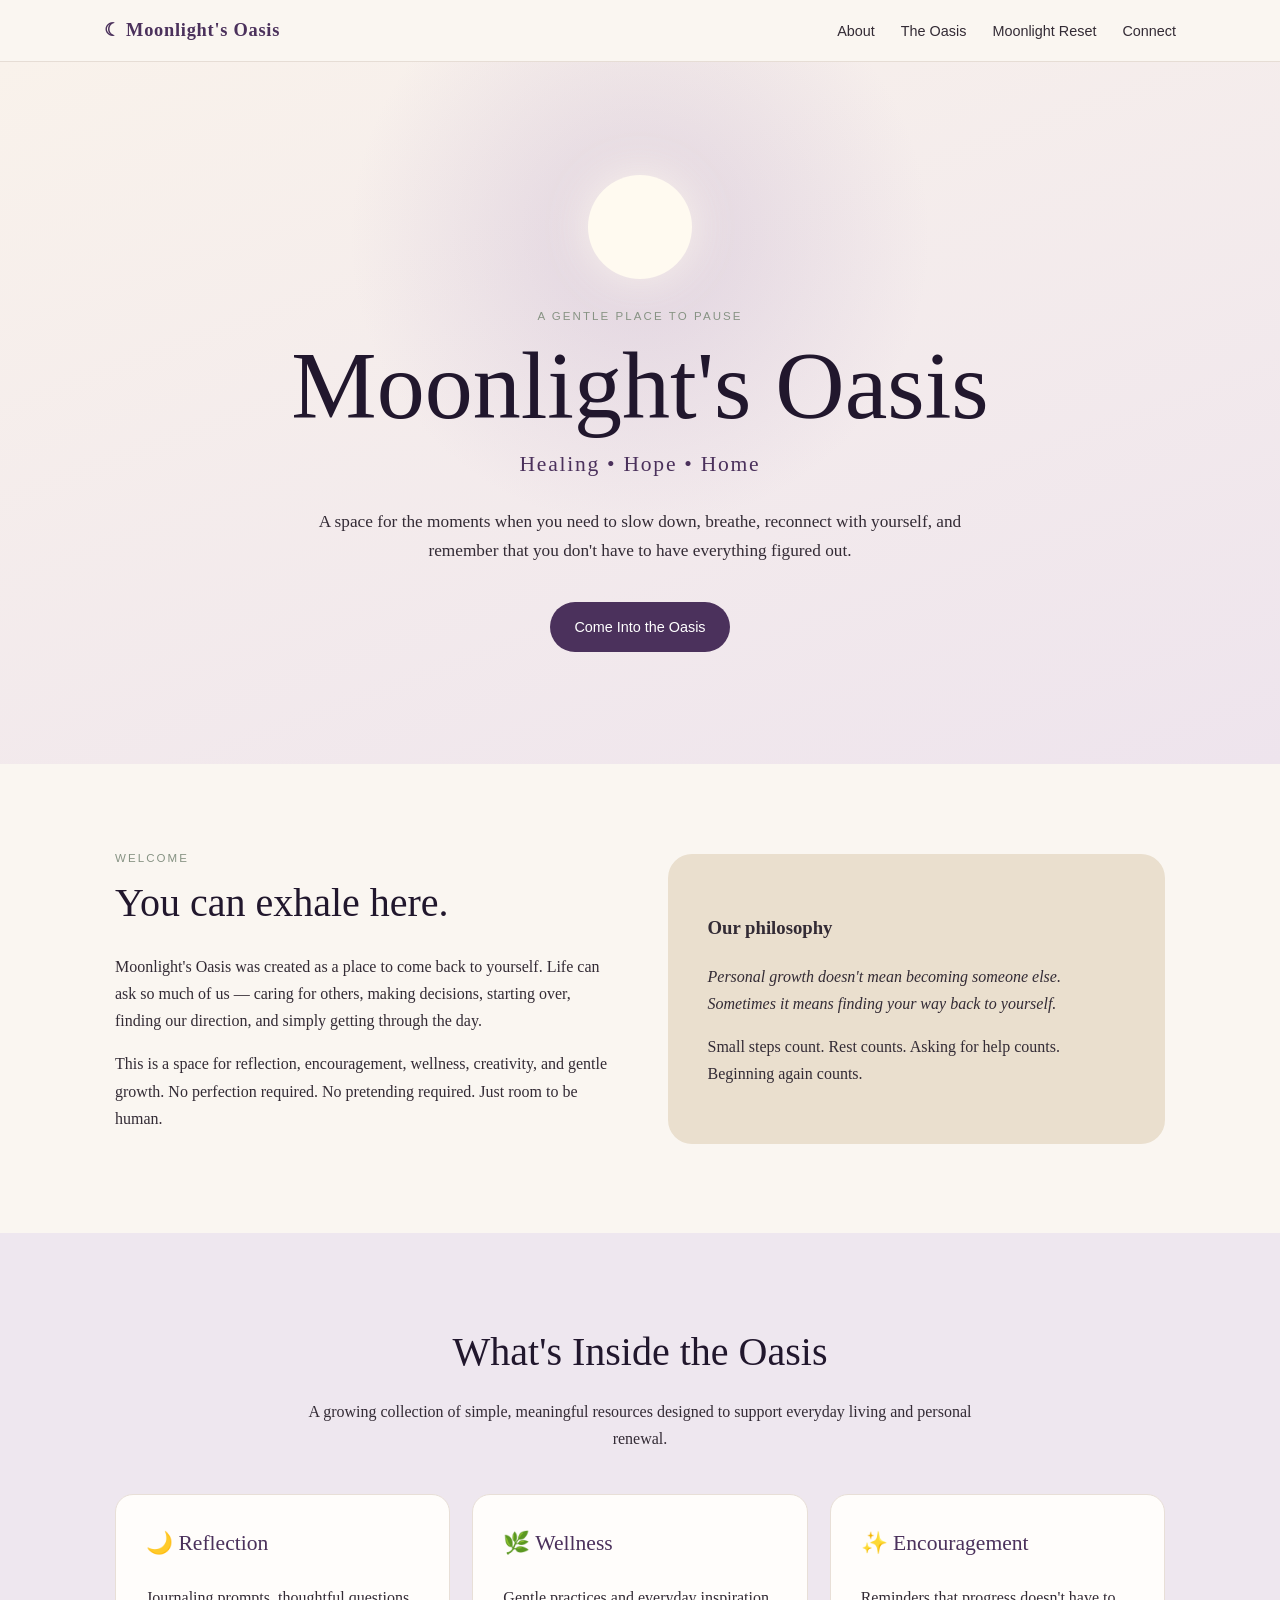
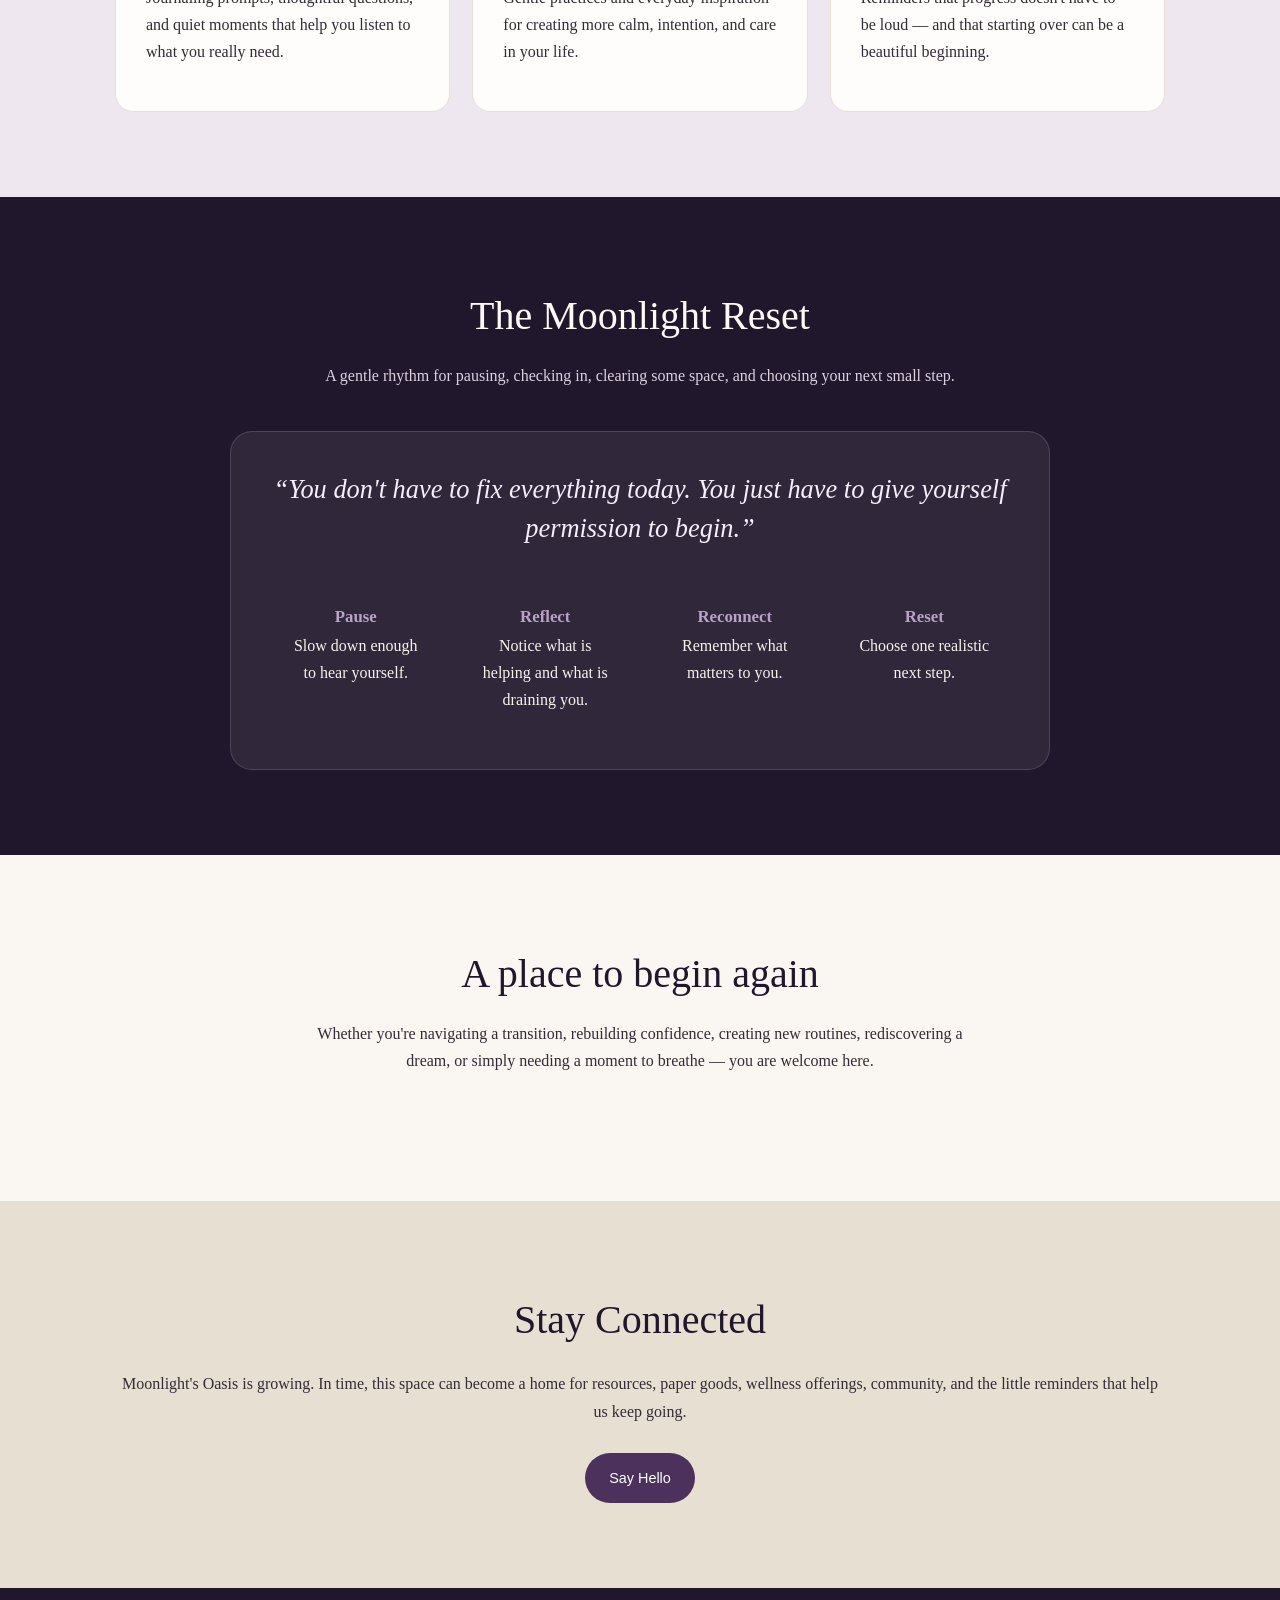
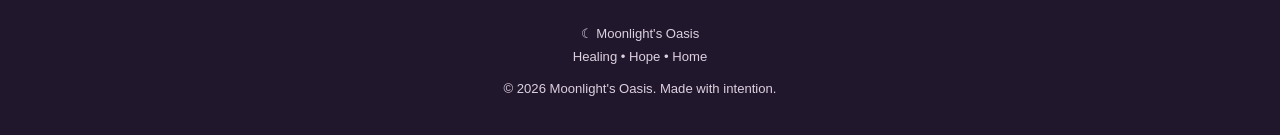
==== index.html @ fd0118c2 "Add files via upload" ====
<!DOCTYPE html>
<html lang="en">
<head>
<meta charset="UTF-8">
<meta name="viewport" content="width=device-width, initial-scale=1.0">
<title>Moonlight's Oasis | Healing • Hope • Home</title>
<meta name="description" content="Moonlight's Oasis — a gentle space for healing, hope, home, reflection, wellness, and coming back to yourself.">
<style>
  :root{
    --night:#21172d;
    --plum:#4b315c;
    --lavender:#b9a2c8;
    --cream:#faf6f1;
    --sand:#eadfce;
    --sage:#879384;
    --ink:#332b35;
    --white:#fffdfb;
  }
  *{box-sizing:border-box}
  html{scroll-behavior:smooth}
  body{margin:0;font-family:Georgia, "Times New Roman", serif;color:var(--ink);background:var(--cream);line-height:1.7}
  nav{position:sticky;top:0;z-index:10;background:rgba(250,246,241,.94);backdrop-filter:blur(10px);border-bottom:1px solid #e6ddd5}
  .nav-inner{max-width:1120px;margin:auto;padding:15px 24px;display:flex;justify-content:space-between;align-items:center}
  .brand{font-size:1.15rem;letter-spacing:.04em;color:var(--plum);font-weight:bold}
  nav a{color:var(--ink);text-decoration:none;margin-left:22px;font-family:Arial,sans-serif;font-size:.9rem}
  .hero{min-height:78vh;display:grid;place-items:center;text-align:center;padding:90px 24px;background:
    radial-gradient(circle at 50% 25%, rgba(185,162,200,.34), transparent 35%),
    linear-gradient(160deg,#f9f2eb 0%,#eee4ed 100%)}
  .moon{width:104px;height:104px;border-radius:50%;margin:0 auto 28px;background:#fffaf0;box-shadow:0 0 50px rgba(255,250,240,.9)}
  .eyebrow{font-family:Arial,sans-serif;text-transform:uppercase;letter-spacing:.18em;font-size:.72rem;color:var(--sage)}
  h1{font-size:clamp(3rem,8vw,6rem);line-height:1;margin:12px 0;color:var(--night);font-weight:normal}
  .tagline{font-size:1.35rem;color:var(--plum);letter-spacing:.08em}
  .hero p{max-width:650px;margin:24px auto;font-size:1.08rem}
  .button{display:inline-block;background:var(--plum);color:white;text-decoration:none;padding:13px 24px;border-radius:999px;font-family:Arial,sans-serif;font-size:.9rem;margin-top:12px}
  section{padding:85px 24px}
  .wrap{max-width:1050px;margin:auto}
  .section-title{text-align:center;font-size:2.5rem;font-weight:normal;color:var(--night);margin:0 0 12px}
  .section-intro{text-align:center;max-width:680px;margin:0 auto 42px}
  .cards{display:grid;grid-template-columns:repeat(3,1fr);gap:22px}
  .card{background:var(--white);padding:30px;border:1px solid #e8dfd7;border-radius:18px}
  .card h3{color:var(--plum);font-size:1.35rem;font-weight:normal;margin-top:0}
  .oasis{background:#eee7ef}
  .reset{background:var(--night);color:#f9f2eb}
  .reset .section-title{color:#fffaf5}
  .reset .section-intro{color:#ddd1e0}
  .reset-card{max-width:820px;margin:auto;background:rgba(255,255,255,.07);border:1px solid rgba(255,255,255,.14);border-radius:22px;padding:38px}
  .quote{font-size:1.65rem;text-align:center;font-style:italic;line-height:1.45;color:#f7eefa}
  .pillars{display:grid;grid-template-columns:repeat(4,1fr);gap:16px;margin-top:38px}
  .pillar{text-align:center;padding:18px}
  .pillar strong{display:block;color:var(--lavender);font-size:1.05rem}
  .about-grid{display:grid;grid-template-columns:1fr 1fr;gap:55px;align-items:center}
  .about-box{background:var(--sand);padding:40px;border-radius:24px}
  .contact{text-align:center;background:#e7dfd2}
  footer{background:var(--night);color:#ddd1e0;text-align:center;padding:35px 20px;font-family:Arial,sans-serif;font-size:.82rem}
  @media(max-width:760px){
    nav a{margin-left:10px;font-size:.78rem}
    .cards,.about-grid{grid-template-columns:1fr}
    .pillars{grid-template-columns:1fr 1fr}
    section{padding:65px 20px}
  }
</style>
</head>
<body>

<nav>
  <div class="nav-inner">
    <div class="brand">☾ Moonlight's Oasis</div>
    <div>
      <a href="#about">About</a>
      <a href="#oasis">The Oasis</a>
      <a href="#reset">Moonlight Reset</a>
      <a href="#contact">Connect</a>
    </div>
  </div>
</nav>

<header class="hero">
  <div>
    <div class="moon" aria-hidden="true"></div>
    <div class="eyebrow">A gentle place to pause</div>
    <h1>Moonlight's Oasis</h1>
    <div class="tagline">Healing • Hope • Home</div>
    <p>A space for the moments when you need to slow down, breathe, reconnect with yourself, and remember that you don't have to have everything figured out.</p>
    <a class="button" href="#oasis">Come Into the Oasis</a>
  </div>
</header>

<section id="about">
  <div class="wrap about-grid">
    <div>
      <div class="eyebrow">Welcome</div>
      <h2 class="section-title" style="text-align:left">You can exhale here.</h2>
      <p>Moonlight's Oasis was created as a place to come back to yourself. Life can ask so much of us — caring for others, making decisions, starting over, finding our direction, and simply getting through the day.</p>
      <p>This is a space for reflection, encouragement, wellness, creativity, and gentle growth. No perfection required. No pretending required. Just room to be human.</p>
    </div>
    <div class="about-box">
      <h3>Our philosophy</h3>
      <p><em>Personal growth doesn't mean becoming someone else. Sometimes it means finding your way back to yourself.</em></p>
      <p>Small steps count. Rest counts. Asking for help counts. Beginning again counts.</p>
    </div>
  </div>
</section>

<section id="oasis" class="oasis">
  <div class="wrap">
    <h2 class="section-title">What's Inside the Oasis</h2>
    <p class="section-intro">A growing collection of simple, meaningful resources designed to support everyday living and personal renewal.</p>
    <div class="cards">
      <article class="card">
        <h3>🌙 Reflection</h3>
        <p>Journaling prompts, thoughtful questions, and quiet moments that help you listen to what you really need.</p>
      </article>
      <article class="card">
        <h3>🌿 Wellness</h3>
        <p>Gentle practices and everyday inspiration for creating more calm, intention, and care in your life.</p>
      </article>
      <article class="card">
        <h3>✨ Encouragement</h3>
        <p>Reminders that progress doesn't have to be loud — and that starting over can be a beautiful beginning.</p>
      </article>
    </div>
  </div>
</section>

<section id="reset" class="reset">
  <div class="wrap">
    <h2 class="section-title">The Moonlight Reset</h2>
    <p class="section-intro">A gentle rhythm for pausing, checking in, clearing some space, and choosing your next small step.</p>
    <div class="reset-card">
      <div class="quote">“You don't have to fix everything today. You just have to give yourself permission to begin.”</div>
      <div class="pillars">
        <div class="pillar"><strong>Pause</strong>Slow down enough to hear yourself.</div>
        <div class="pillar"><strong>Reflect</strong>Notice what is helping and what is draining you.</div>
        <div class="pillar"><strong>Reconnect</strong>Remember what matters to you.</div>
        <div class="pillar"><strong>Reset</strong>Choose one realistic next step.</div>
      </div>
    </div>
  </div>
</section>

<section>
  <div class="wrap">
    <h2 class="section-title">A place to begin again</h2>
    <p class="section-intro">Whether you're navigating a transition, rebuilding confidence, creating new routines, rediscovering a dream, or simply needing a moment to breathe — you are welcome here.</p>
  </div>
</section>

<section id="contact" class="contact">
  <div class="wrap">
    <h2 class="section-title">Stay Connected</h2>
    <p>Moonlight's Oasis is growing. In time, this space can become a home for resources, paper goods, wellness offerings, community, and the little reminders that help us keep going.</p>
    <a class="button" href="mailto:hello@moonlightsoasis.com">Say Hello</a>
  </div>
</section>

<footer>
  <div>☾ Moonlight's Oasis</div>
  <div>Healing • Hope • Home</div>
  <div style="margin-top:10px">© 2026 Moonlight's Oasis. Made with intention.</div>
</footer>

</body>
</html>
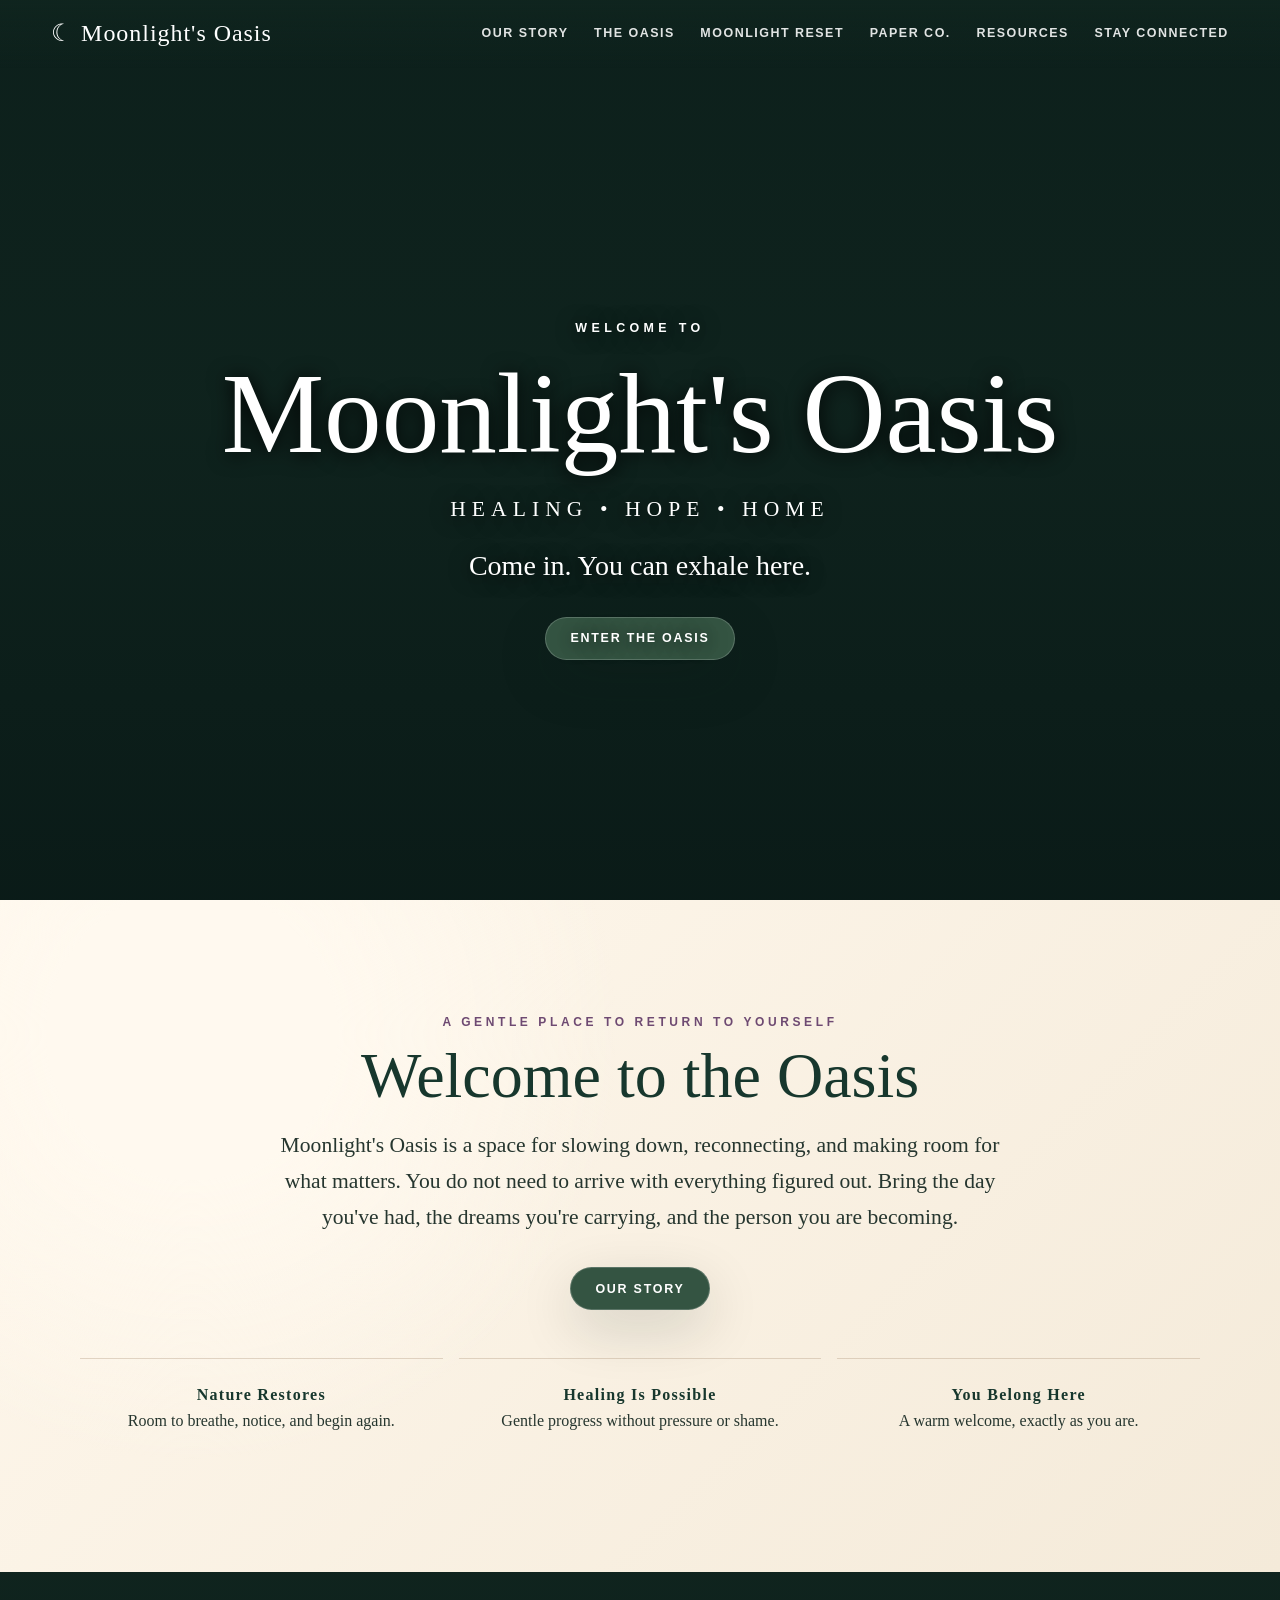
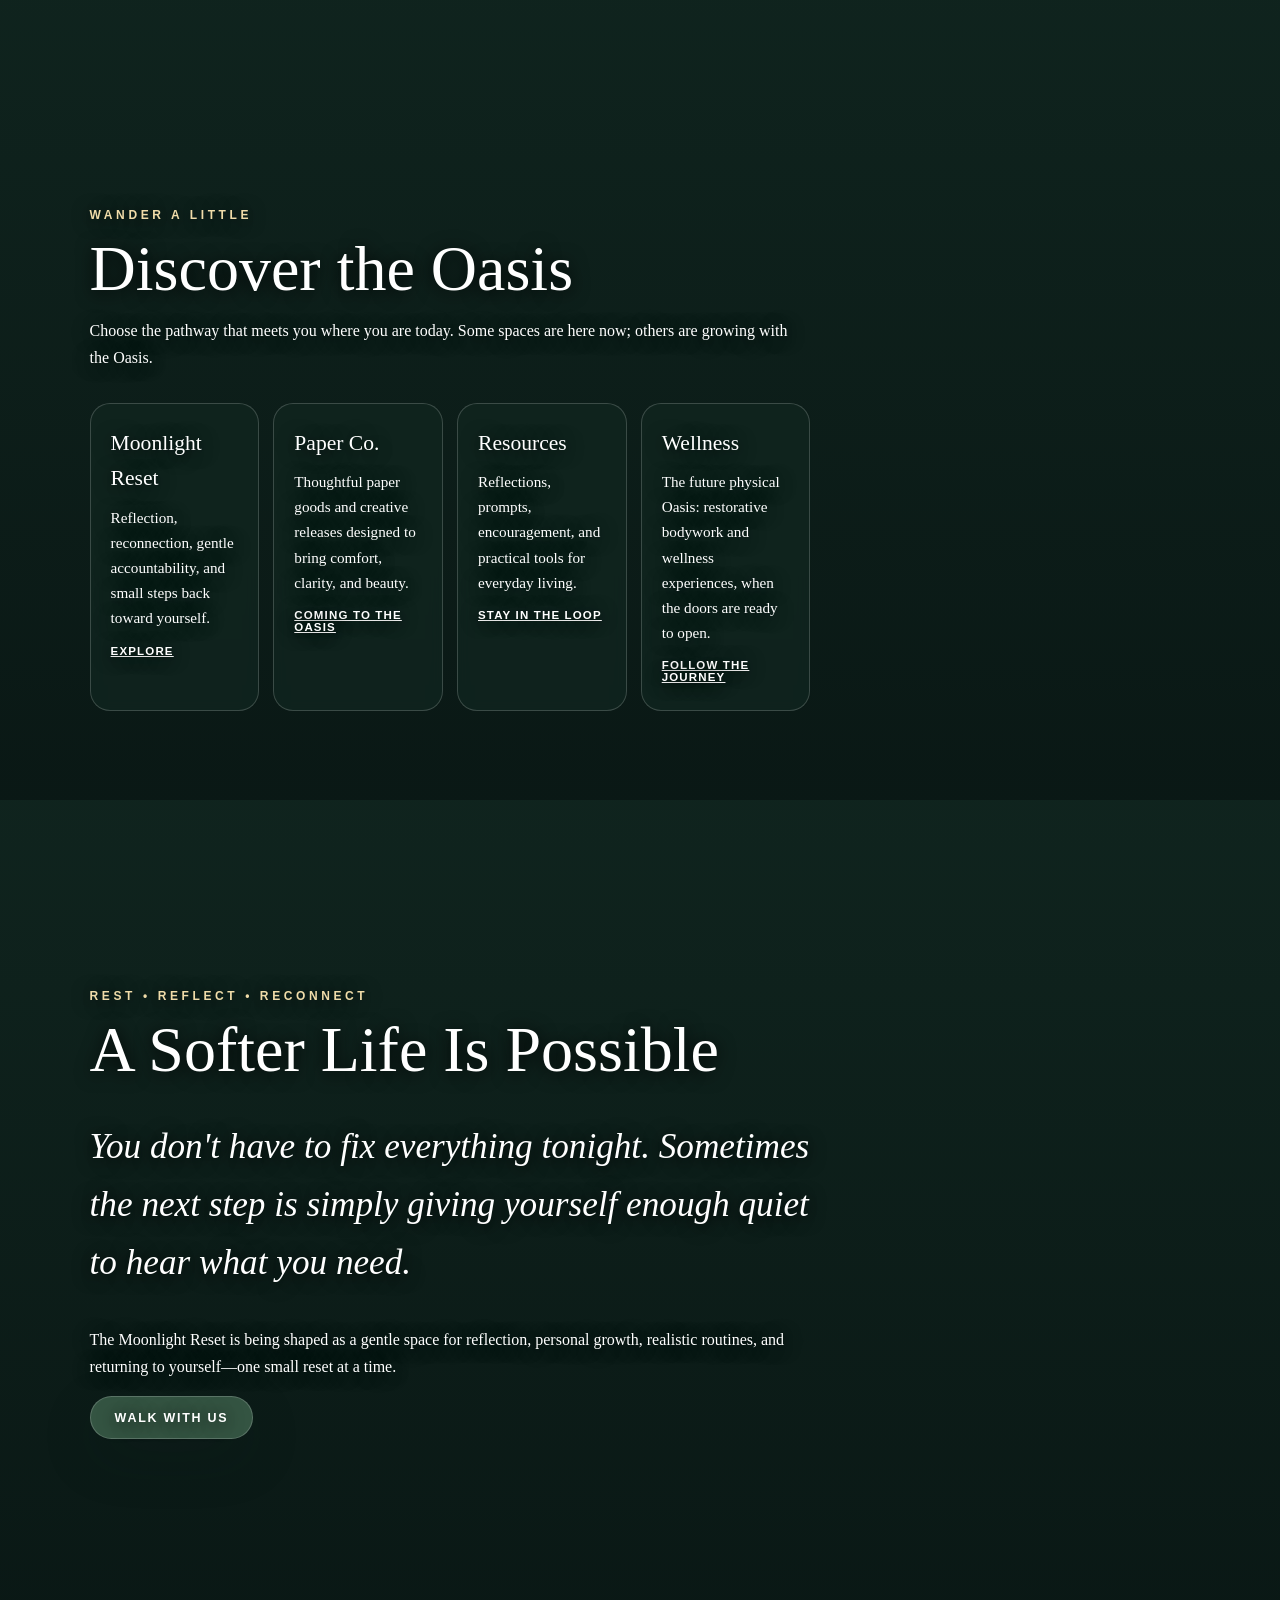
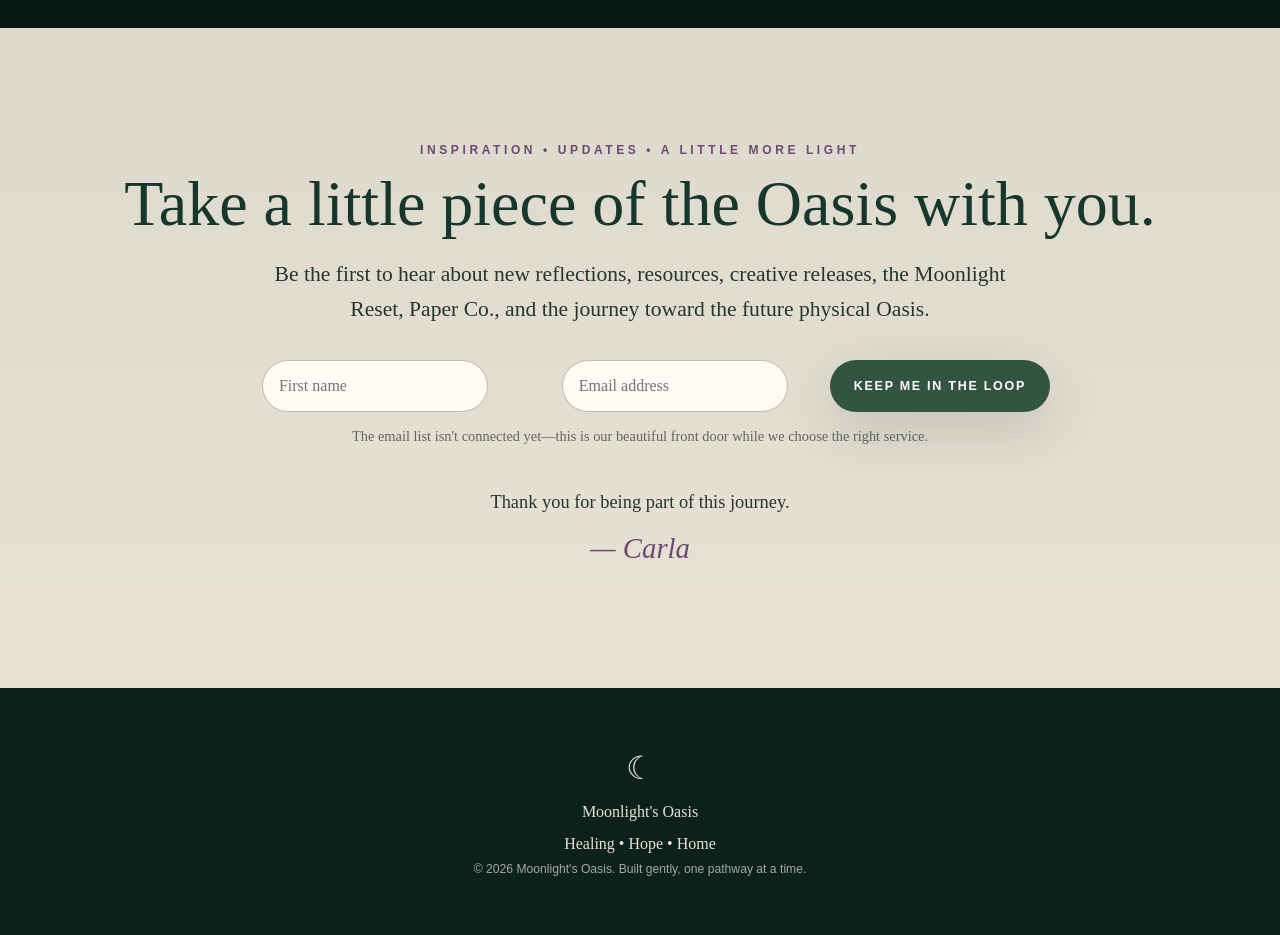
==== commit 4dab4d7c: "Add files via upload" ====
--- a/index.html
+++ b/index.html
@@ -1,163 +1,36 @@
-<!DOCTYPE html>
+<!doctype html>
 <html lang="en">
 <head>
-<meta charset="UTF-8">
-<meta name="viewport" content="width=device-width, initial-scale=1.0">
+<meta charset="utf-8">
+<meta name="viewport" content="width=device-width,initial-scale=1">
+<meta name="description" content="Moonlight's Oasis — a gentle space for healing, hope, home, reflection, and everyday wellness.">
 <title>Moonlight's Oasis | Healing • Hope • Home</title>
-<meta name="description" content="Moonlight's Oasis — a gentle space for healing, hope, home, reflection, wellness, and coming back to yourself.">
 <style>
-  :root{
-    --night:#21172d;
-    --plum:#4b315c;
-    --lavender:#b9a2c8;
-    --cream:#faf6f1;
-    --sand:#eadfce;
-    --sage:#879384;
-    --ink:#332b35;
-    --white:#fffdfb;
-  }
-  *{box-sizing:border-box}
-  html{scroll-behavior:smooth}
-  body{margin:0;font-family:Georgia, "Times New Roman", serif;color:var(--ink);background:var(--cream);line-height:1.7}
-  nav{position:sticky;top:0;z-index:10;background:rgba(250,246,241,.94);backdrop-filter:blur(10px);border-bottom:1px solid #e6ddd5}
-  .nav-inner{max-width:1120px;margin:auto;padding:15px 24px;display:flex;justify-content:space-between;align-items:center}
-  .brand{font-size:1.15rem;letter-spacing:.04em;color:var(--plum);font-weight:bold}
-  nav a{color:var(--ink);text-decoration:none;margin-left:22px;font-family:Arial,sans-serif;font-size:.9rem}
-  .hero{min-height:78vh;display:grid;place-items:center;text-align:center;padding:90px 24px;background:
-    radial-gradient(circle at 50% 25%, rgba(185,162,200,.34), transparent 35%),
-    linear-gradient(160deg,#f9f2eb 0%,#eee4ed 100%)}
-  .moon{width:104px;height:104px;border-radius:50%;margin:0 auto 28px;background:#fffaf0;box-shadow:0 0 50px rgba(255,250,240,.9)}
-  .eyebrow{font-family:Arial,sans-serif;text-transform:uppercase;letter-spacing:.18em;font-size:.72rem;color:var(--sage)}
-  h1{font-size:clamp(3rem,8vw,6rem);line-height:1;margin:12px 0;color:var(--night);font-weight:normal}
-  .tagline{font-size:1.35rem;color:var(--plum);letter-spacing:.08em}
-  .hero p{max-width:650px;margin:24px auto;font-size:1.08rem}
-  .button{display:inline-block;background:var(--plum);color:white;text-decoration:none;padding:13px 24px;border-radius:999px;font-family:Arial,sans-serif;font-size:.9rem;margin-top:12px}
-  section{padding:85px 24px}
-  .wrap{max-width:1050px;margin:auto}
-  .section-title{text-align:center;font-size:2.5rem;font-weight:normal;color:var(--night);margin:0 0 12px}
-  .section-intro{text-align:center;max-width:680px;margin:0 auto 42px}
-  .cards{display:grid;grid-template-columns:repeat(3,1fr);gap:22px}
-  .card{background:var(--white);padding:30px;border:1px solid #e8dfd7;border-radius:18px}
-  .card h3{color:var(--plum);font-size:1.35rem;font-weight:normal;margin-top:0}
-  .oasis{background:#eee7ef}
-  .reset{background:var(--night);color:#f9f2eb}
-  .reset .section-title{color:#fffaf5}
-  .reset .section-intro{color:#ddd1e0}
-  .reset-card{max-width:820px;margin:auto;background:rgba(255,255,255,.07);border:1px solid rgba(255,255,255,.14);border-radius:22px;padding:38px}
-  .quote{font-size:1.65rem;text-align:center;font-style:italic;line-height:1.45;color:#f7eefa}
-  .pillars{display:grid;grid-template-columns:repeat(4,1fr);gap:16px;margin-top:38px}
-  .pillar{text-align:center;padding:18px}
-  .pillar strong{display:block;color:var(--lavender);font-size:1.05rem}
-  .about-grid{display:grid;grid-template-columns:1fr 1fr;gap:55px;align-items:center}
-  .about-box{background:var(--sand);padding:40px;border-radius:24px}
-  .contact{text-align:center;background:#e7dfd2}
-  footer{background:var(--night);color:#ddd1e0;text-align:center;padding:35px 20px;font-family:Arial,sans-serif;font-size:.82rem}
-  @media(max-width:760px){
-    nav a{margin-left:10px;font-size:.78rem}
-    .cards,.about-grid{grid-template-columns:1fr}
-    .pillars{grid-template-columns:1fr 1fr}
-    section{padding:65px 20px}
-  }
+:root{--ink:#17372d;--cream:#f4ead9;--cream2:#fff8ed;--plum:#6e4a72;--moss:#345442;--gold:#c79558;--shadow:0 18px 55px rgba(12,31,25,.16)}
+*{box-sizing:border-box} html{scroll-behavior:smooth} body{margin:0;background:#10251f;color:#26362f;font-family:Georgia,'Times New Roman',serif;line-height:1.65} a{color:inherit} img{max-width:100%;display:block}
+.skip{position:absolute;left:-9999px}.skip:focus{left:1rem;top:1rem;z-index:999;background:#fff;padding:.7rem 1rem;border-radius:999px}
+.nav{position:fixed;inset:0 0 auto 0;z-index:50;display:flex;align-items:center;justify-content:space-between;padding:14px clamp(18px,4vw,64px);background:linear-gradient(#10251fe8,#10251f70,transparent);color:#fff}.brand{font-size:clamp(1.1rem,2vw,1.5rem);letter-spacing:.04em;text-decoration:none}.navlinks{display:flex;gap:clamp(12px,2vw,28px);font:600 .78rem/1.2 Arial,sans-serif;letter-spacing:.12em;text-transform:uppercase}.navlinks a{text-decoration:none;opacity:.88}.navlinks a:hover,.navlinks a:focus{opacity:1;text-decoration:underline}.menu{display:none;background:none;border:1px solid #ffffff80;color:#fff;border-radius:999px;padding:.55rem .8rem}
+.hero{min-height:100svh;position:relative;display:grid;place-items:center;text-align:center;color:#fff;background:url('assets/entrance.png') center/cover no-repeat}.hero:before{content:"";position:absolute;inset:0;background:linear-gradient(180deg,rgba(4,18,18,.25),rgba(8,23,21,.18) 45%,rgba(8,23,21,.72))}.hero-content{position:relative;width:min(900px,90vw);padding:9rem 1rem 4rem;text-shadow:0 2px 20px #000}.eyebrow{font:600 .78rem/1.3 Arial,sans-serif;letter-spacing:.35em;text-transform:uppercase}.hero h1{font-size:clamp(3.1rem,9vw,7.4rem);font-weight:400;line-height:.95;margin:.2em 0}.tag{font-size:clamp(1rem,2vw,1.35rem);letter-spacing:.28em;text-transform:uppercase}.hero p{font-size:clamp(1.2rem,2.6vw,1.75rem);margin:1rem auto 1.7rem}.btn{display:inline-block;background:var(--moss);color:#fff;text-decoration:none;padding:.85rem 1.5rem;border-radius:999px;font:600 .78rem Arial,sans-serif;letter-spacing:.14em;text-transform:uppercase;border:1px solid #ffffff30;box-shadow:var(--shadow)}
+.section{position:relative;overflow:hidden}.cream{background:radial-gradient(circle at 15% 20%,#fff9ef 0 12%,transparent 35%),linear-gradient(135deg,var(--cream2),var(--cream));padding:clamp(72px,9vw,130px) 6vw}.inner{width:min(1120px,100%);margin:auto}.center{text-align:center}.kicker{font:700 .75rem Arial,sans-serif;letter-spacing:.3em;text-transform:uppercase;color:var(--plum)}h2{font-weight:400;color:var(--ink);font-size:clamp(2.4rem,5vw,4.8rem);line-height:1.05;margin:.2em 0}.lead{font-size:clamp(1.1rem,2vw,1.35rem);max-width:760px;margin:1.2rem auto 2rem}.pillars{display:grid;grid-template-columns:repeat(3,1fr);gap:1rem;margin-top:3rem}.pillar{padding:1.4rem;border-top:1px solid #a98e7255}.pillar strong{display:block;color:var(--ink);letter-spacing:.08em}.visual{min-height:92svh;background-position:center;background-size:cover;display:flex;align-items:end;position:relative}.visual:before{content:"";position:absolute;inset:0;background:linear-gradient(180deg,rgba(8,20,18,.08),rgba(8,20,18,.76))}.visual-copy{position:relative;color:#fff;padding:clamp(48px,7vw,100px);width:min(900px,100%);text-shadow:0 2px 18px #000}.visual-copy h2{color:#fff}.garden{background-image:url('assets/garden.png')}.lotus{background-image:url('assets/lotus.png');align-items:center}.cards{display:grid;grid-template-columns:repeat(4,1fr);gap:14px;margin-top:2rem}.card{background:#10251fcf;border:1px solid #ffffff2e;border-radius:20px;padding:1.25rem;backdrop-filter:blur(7px)}.card h3{margin:.1rem 0 .5rem;font-weight:400;font-size:1.35rem}.card p{font-size:.95rem;margin:.2rem 0}.card a{display:inline-block;margin-top:.7rem;font:700 .72rem Arial,sans-serif;letter-spacing:.1em;text-transform:uppercase}.quote{max-width:720px;font-size:clamp(1.4rem,3vw,2.2rem);font-style:italic}.connect{background:linear-gradient(rgba(250,242,229,.88),rgba(250,242,229,.92)),url('assets/connect.png') center/cover;padding:clamp(75px,9vw,130px) 6vw}.signup{max-width:820px;margin:2rem auto 0;display:grid;grid-template-columns:1fr 1fr auto;gap:10px}.signup input{min-width:0;padding:1rem;border-radius:999px;border:1px solid #806f5d70;background:#fffaf3;font:1rem Georgia,serif}.signup button{border:0;cursor:pointer}.note{text-align:center;font-size:.9rem;opacity:.7;margin-top:.8rem}.signature{margin:2.4rem auto 0;max-width:600px;text-align:center;font-size:1.15rem}.signature em{display:block;font-size:1.8rem;color:var(--plum);margin-top:.5rem}.footer{background:#0c211b;color:#e9e1d3;text-align:center;padding:54px 6vw}.footer .moon{font-size:2rem}.footer p{margin:.3rem}.small{font: .76rem Arial,sans-serif;opacity:.7}.reveal{opacity:0;transform:translateY(24px);transition:.8s ease}.reveal.on{opacity:1;transform:none}
+@media(max-width:850px){.navlinks{display:none}.menu{display:block}.nav.open .navlinks{display:flex;position:absolute;right:16px;top:64px;flex-direction:column;background:#10251ff2;padding:18px;border-radius:16px}.pillars,.cards{grid-template-columns:1fr 1fr}.signup{grid-template-columns:1fr}.visual{min-height:80svh}.visual-copy{padding:70px 24px}}
+@media(max-width:560px){.pillars,.cards{grid-template-columns:1fr}.hero h1{font-size:3.4rem}.tag{letter-spacing:.15em}.cream,.connect{padding-left:22px;padding-right:22px}}
+@media(prefers-reduced-motion:reduce){html{scroll-behavior:auto}.reveal{transition:none;opacity:1;transform:none}}
 </style>
 </head>
 <body>
-
-<nav>
-  <div class="nav-inner">
-    <div class="brand">☾ Moonlight's Oasis</div>
-    <div>
-      <a href="#about">About</a>
-      <a href="#oasis">The Oasis</a>
-      <a href="#reset">Moonlight Reset</a>
-      <a href="#contact">Connect</a>
-    </div>
-  </div>
-</nav>
-
-<header class="hero">
-  <div>
-    <div class="moon" aria-hidden="true"></div>
-    <div class="eyebrow">A gentle place to pause</div>
-    <h1>Moonlight's Oasis</h1>
-    <div class="tagline">Healing • Hope • Home</div>
-    <p>A space for the moments when you need to slow down, breathe, reconnect with yourself, and remember that you don't have to have everything figured out.</p>
-    <a class="button" href="#oasis">Come Into the Oasis</a>
-  </div>
-</header>
-
-<section id="about">
-  <div class="wrap about-grid">
-    <div>
-      <div class="eyebrow">Welcome</div>
-      <h2 class="section-title" style="text-align:left">You can exhale here.</h2>
-      <p>Moonlight's Oasis was created as a place to come back to yourself. Life can ask so much of us — caring for others, making decisions, starting over, finding our direction, and simply getting through the day.</p>
-      <p>This is a space for reflection, encouragement, wellness, creativity, and gentle growth. No perfection required. No pretending required. Just room to be human.</p>
-    </div>
-    <div class="about-box">
-      <h3>Our philosophy</h3>
-      <p><em>Personal growth doesn't mean becoming someone else. Sometimes it means finding your way back to yourself.</em></p>
-      <p>Small steps count. Rest counts. Asking for help counts. Beginning again counts.</p>
-    </div>
-  </div>
-</section>
-
-<section id="oasis" class="oasis">
-  <div class="wrap">
-    <h2 class="section-title">What's Inside the Oasis</h2>
-    <p class="section-intro">A growing collection of simple, meaningful resources designed to support everyday living and personal renewal.</p>
-    <div class="cards">
-      <article class="card">
-        <h3>🌙 Reflection</h3>
-        <p>Journaling prompts, thoughtful questions, and quiet moments that help you listen to what you really need.</p>
-      </article>
-      <article class="card">
-        <h3>🌿 Wellness</h3>
-        <p>Gentle practices and everyday inspiration for creating more calm, intention, and care in your life.</p>
-      </article>
-      <article class="card">
-        <h3>✨ Encouragement</h3>
-        <p>Reminders that progress doesn't have to be loud — and that starting over can be a beautiful beginning.</p>
-      </article>
-    </div>
-  </div>
-</section>
-
-<section id="reset" class="reset">
-  <div class="wrap">
-    <h2 class="section-title">The Moonlight Reset</h2>
-    <p class="section-intro">A gentle rhythm for pausing, checking in, clearing some space, and choosing your next small step.</p>
-    <div class="reset-card">
-      <div class="quote">“You don't have to fix everything today. You just have to give yourself permission to begin.”</div>
-      <div class="pillars">
-        <div class="pillar"><strong>Pause</strong>Slow down enough to hear yourself.</div>
-        <div class="pillar"><strong>Reflect</strong>Notice what is helping and what is draining you.</div>
-        <div class="pillar"><strong>Reconnect</strong>Remember what matters to you.</div>
-        <div class="pillar"><strong>Reset</strong>Choose one realistic next step.</div>
-      </div>
-    </div>
-  </div>
-</section>
-
-<section>
-  <div class="wrap">
-    <h2 class="section-title">A place to begin again</h2>
-    <p class="section-intro">Whether you're navigating a transition, rebuilding confidence, creating new routines, rediscovering a dream, or simply needing a moment to breathe — you are welcome here.</p>
-  </div>
-</section>
-
-<section id="contact" class="contact">
-  <div class="wrap">
-    <h2 class="section-title">Stay Connected</h2>
-    <p>Moonlight's Oasis is growing. In time, this space can become a home for resources, paper goods, wellness offerings, community, and the little reminders that help us keep going.</p>
-    <a class="button" href="mailto:hello@moonlightsoasis.com">Say Hello</a>
-  </div>
-</section>
-
-<footer>
-  <div>☾ Moonlight's Oasis</div>
-  <div>Healing • Hope • Home</div>
-  <div style="margin-top:10px">© 2026 Moonlight's Oasis. Made with intention.</div>
-</footer>
-
-</body>
-</html>
+<a class="skip" href="#main">Skip to content</a>
+<header class="nav" id="nav"><a class="brand" href="#home">☾ Moonlight's Oasis</a><nav class="navlinks" aria-label="Primary"><a href="#story">Our Story</a><a href="#oasis">The Oasis</a><a href="#reset">Moonlight Reset</a><a href="#paper">Paper Co.</a><a href="#resources">Resources</a><a href="#connect">Stay Connected</a></nav><button class="menu" id="menu" aria-expanded="false">Menu</button></header>
+<main id="main">
+<section class="hero" id="home"><div class="hero-content reveal"><div class="eyebrow">Welcome to</div><h1>Moonlight's Oasis</h1><div class="tag">Healing • Hope • Home</div><p>Come in. You can exhale here.</p><a class="btn" href="#story">Enter the Oasis</a></div></section>
+<section class="section cream" id="story"><div class="inner center reveal"><div class="kicker">A gentle place to return to yourself</div><h2>Welcome to the Oasis</h2><p class="lead">Moonlight's Oasis is a space for slowing down, reconnecting, and making room for what matters. You do not need to arrive with everything figured out. Bring the day you've had, the dreams you're carrying, and the person you are becoming.</p><a class="btn" href="#oasis">Our Story</a><div class="pillars"><div class="pillar"><strong>Nature Restores</strong><span>Room to breathe, notice, and begin again.</span></div><div class="pillar"><strong>Healing Is Possible</strong><span>Gentle progress without pressure or shame.</span></div><div class="pillar"><strong>You Belong Here</strong><span>A warm welcome, exactly as you are.</span></div></div></div></section>
+<section class="section visual garden" id="oasis"><div class="visual-copy reveal"><div class="kicker" style="color:#f0dca9">Wander a little</div><h2>Discover the Oasis</h2><p>Choose the pathway that meets you where you are today. Some spaces are here now; others are growing with the Oasis.</p><div class="cards"><article class="card"><h3>Moonlight Reset</h3><p>Reflection, reconnection, gentle accountability, and small steps back toward yourself.</p><a href="#reset">Explore</a></article><article class="card" id="paper"><h3>Paper Co.</h3><p>Thoughtful paper goods and creative releases designed to bring comfort, clarity, and beauty.</p><a href="#connect">Coming to the Oasis</a></article><article class="card" id="resources"><h3>Resources</h3><p>Reflections, prompts, encouragement, and practical tools for everyday living.</p><a href="#connect">Stay in the loop</a></article><article class="card"><h3>Wellness</h3><p>The future physical Oasis: restorative bodywork and wellness experiences, when the doors are ready to open.</p><a href="#connect">Follow the journey</a></article></div></div></section>
+<section class="section visual lotus" id="reset"><div class="visual-copy reveal"><div class="kicker" style="color:#f0dca9">Rest • Reflect • Reconnect</div><h2>A Softer Life Is Possible</h2><p class="quote">You don't have to fix everything tonight. Sometimes the next step is simply giving yourself enough quiet to hear what you need.</p><p>The Moonlight Reset is being shaped as a gentle space for reflection, personal growth, realistic routines, and returning to yourself—one small reset at a time.</p><a class="btn" href="#connect">Walk with us</a></div></section>
+<section class="section connect" id="connect"><div class="inner center reveal"><div class="kicker">Inspiration • Updates • A Little More Light</div><h2>Take a little piece of the Oasis with you.</h2><p class="lead">Be the first to hear about new reflections, resources, creative releases, the Moonlight Reset, Paper Co., and the journey toward the future physical Oasis.</p><form class="signup" id="signup"><label><span class="skip">First name</span><input required name="name" autocomplete="given-name" placeholder="First name"></label><label><span class="skip">Email address</span><input required type="email" name="email" autocomplete="email" placeholder="Email address"></label><button class="btn" type="submit">Keep me in the loop</button></form><div class="note" id="formNote">The email list isn't connected yet—this is our beautiful front door while we choose the right service.</div><div class="signature">Thank you for being part of this journey.<em>— Carla</em></div></div></section>
+</main>
+<footer class="footer"><div class="moon">☾</div><p>Moonlight's Oasis</p><p>Healing • Hope • Home</p><p class="small">© <span id="year"></span> Moonlight's Oasis. Built gently, one pathway at a time.</p></footer>
+<script>
+const menu=document.getElementById('menu'),nav=document.getElementById('nav');menu.addEventListener('click',()=>{const open=nav.classList.toggle('open');menu.setAttribute('aria-expanded',open)});document.querySelectorAll('.navlinks a').forEach(a=>a.addEventListener('click',()=>nav.classList.remove('open')));
+const io=new IntersectionObserver(es=>es.forEach(e=>{if(e.isIntersecting)e.target.classList.add('on')}),{threshold:.12});document.querySelectorAll('.reveal').forEach(el=>io.observe(el));
+document.getElementById('signup').addEventListener('submit',e=>{e.preventDefault();document.getElementById('formNote').textContent='Beautiful — the form design works. We’ll connect it to a real email service before collecting addresses.'});document.getElementById('year').textContent=new Date().getFullYear();
+</script>
+</body></html>
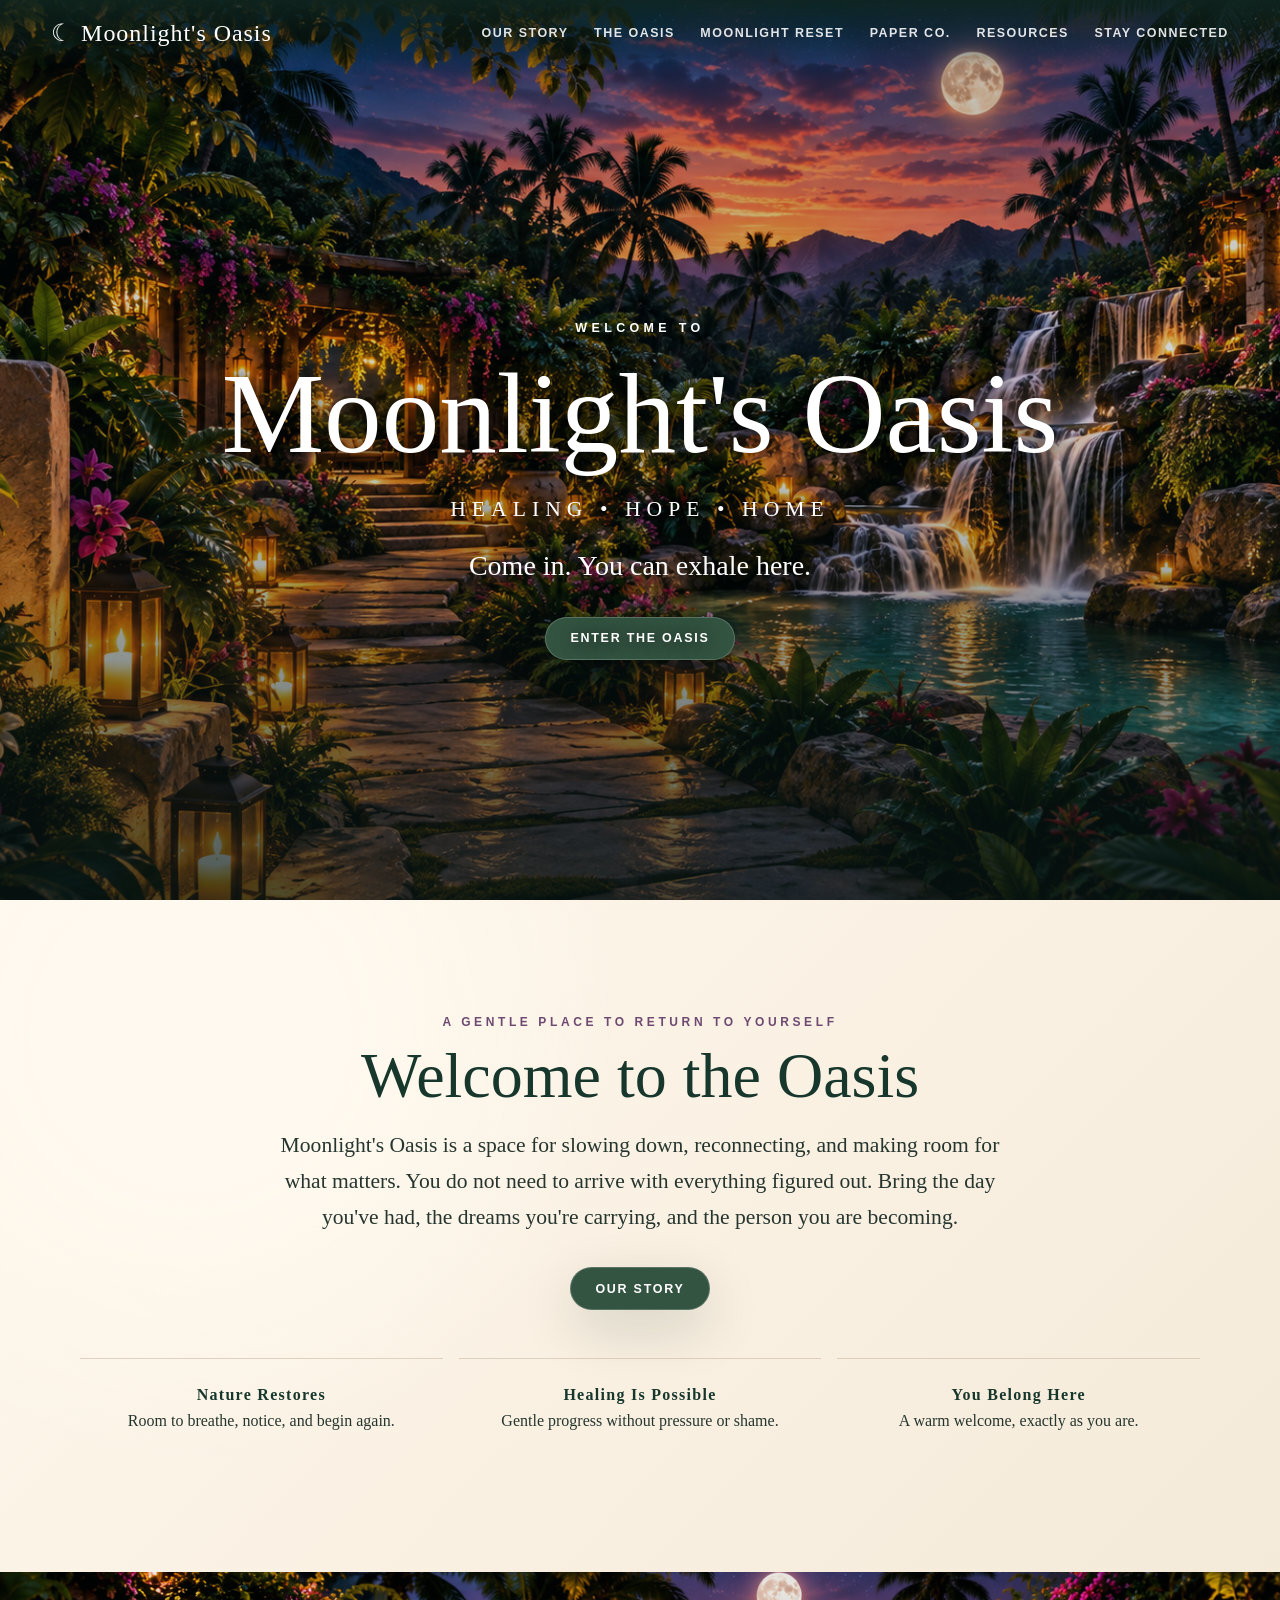
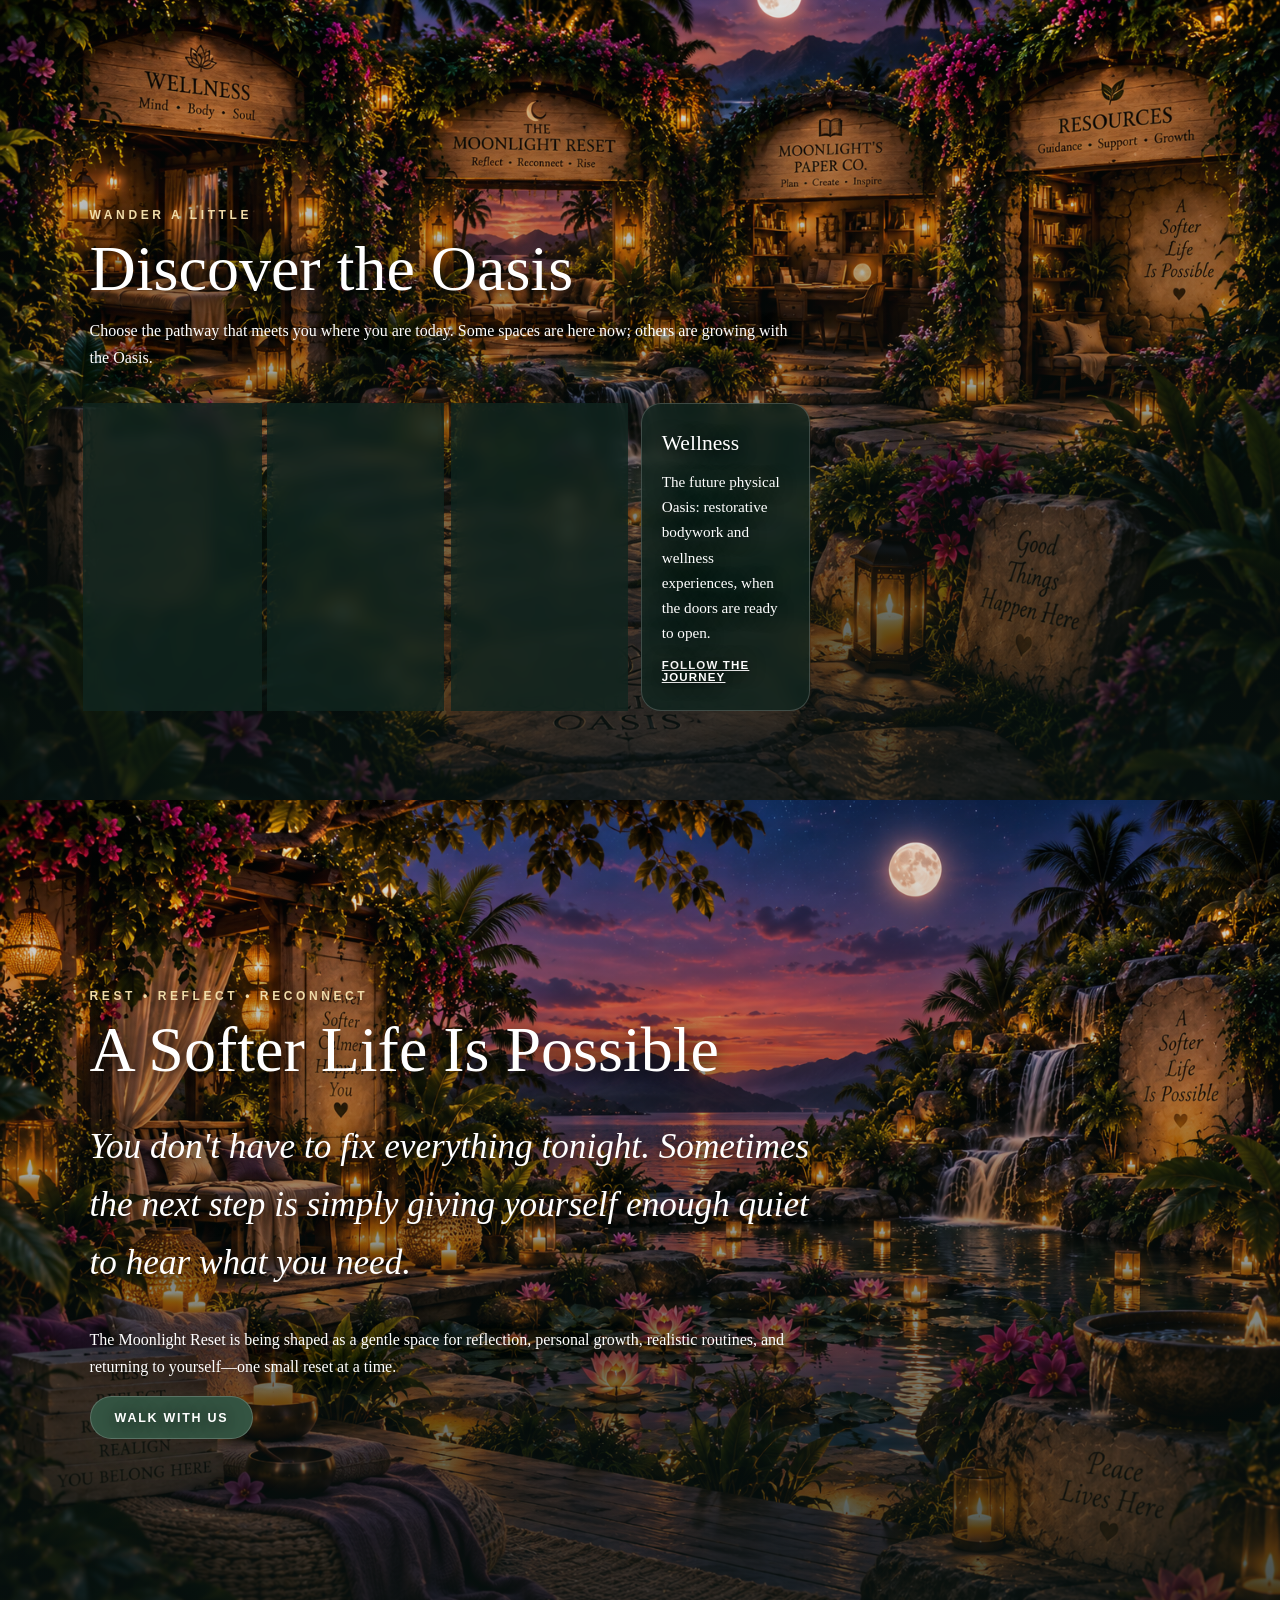
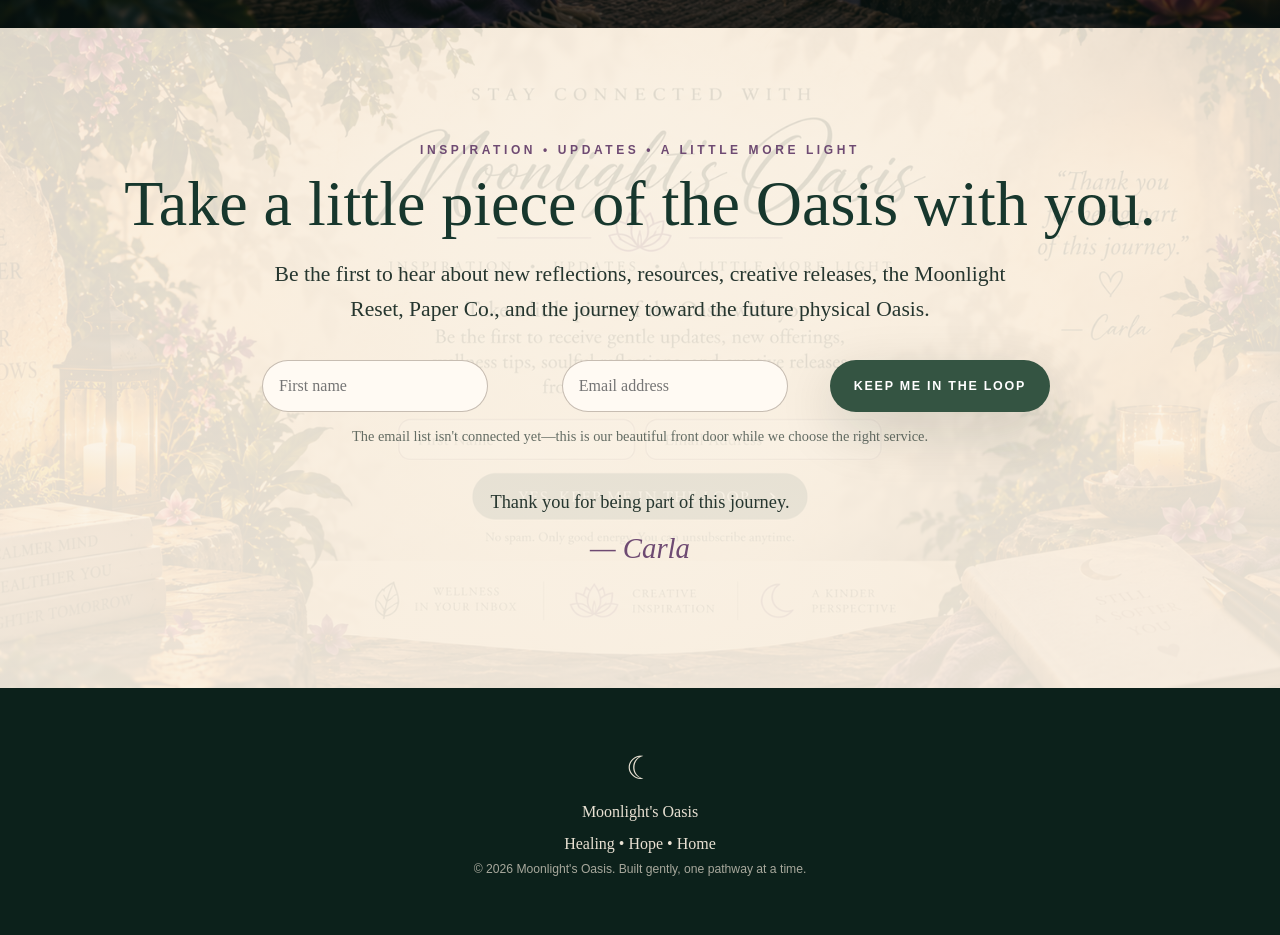
==== commit 15e6d1a1: "Rename index.html.html to index.html" ====
--- a/index.html
+++ b/index.html
@@ -10,8 +10,8 @@
 *{box-sizing:border-box} html{scroll-behavior:smooth} body{margin:0;background:#10251f;color:#26362f;font-family:Georgia,'Times New Roman',serif;line-height:1.65} a{color:inherit} img{max-width:100%;display:block}
 .skip{position:absolute;left:-9999px}.skip:focus{left:1rem;top:1rem;z-index:999;background:#fff;padding:.7rem 1rem;border-radius:999px}
 .nav{position:fixed;inset:0 0 auto 0;z-index:50;display:flex;align-items:center;justify-content:space-between;padding:14px clamp(18px,4vw,64px);background:linear-gradient(#10251fe8,#10251f70,transparent);color:#fff}.brand{font-size:clamp(1.1rem,2vw,1.5rem);letter-spacing:.04em;text-decoration:none}.navlinks{display:flex;gap:clamp(12px,2vw,28px);font:600 .78rem/1.2 Arial,sans-serif;letter-spacing:.12em;text-transform:uppercase}.navlinks a{text-decoration:none;opacity:.88}.navlinks a:hover,.navlinks a:focus{opacity:1;text-decoration:underline}.menu{display:none;background:none;border:1px solid #ffffff80;color:#fff;border-radius:999px;padding:.55rem .8rem}
-.hero{min-height:100svh;position:relative;display:grid;place-items:center;text-align:center;color:#fff;background:url('assets/entrance.png') center/cover no-repeat}.hero:before{content:"";position:absolute;inset:0;background:linear-gradient(180deg,rgba(4,18,18,.25),rgba(8,23,21,.18) 45%,rgba(8,23,21,.72))}.hero-content{position:relative;width:min(900px,90vw);padding:9rem 1rem 4rem;text-shadow:0 2px 20px #000}.eyebrow{font:600 .78rem/1.3 Arial,sans-serif;letter-spacing:.35em;text-transform:uppercase}.hero h1{font-size:clamp(3.1rem,9vw,7.4rem);font-weight:400;line-height:.95;margin:.2em 0}.tag{font-size:clamp(1rem,2vw,1.35rem);letter-spacing:.28em;text-transform:uppercase}.hero p{font-size:clamp(1.2rem,2.6vw,1.75rem);margin:1rem auto 1.7rem}.btn{display:inline-block;background:var(--moss);color:#fff;text-decoration:none;padding:.85rem 1.5rem;border-radius:999px;font:600 .78rem Arial,sans-serif;letter-spacing:.14em;text-transform:uppercase;border:1px solid #ffffff30;box-shadow:var(--shadow)}
-.section{position:relative;overflow:hidden}.cream{background:radial-gradient(circle at 15% 20%,#fff9ef 0 12%,transparent 35%),linear-gradient(135deg,var(--cream2),var(--cream));padding:clamp(72px,9vw,130px) 6vw}.inner{width:min(1120px,100%);margin:auto}.center{text-align:center}.kicker{font:700 .75rem Arial,sans-serif;letter-spacing:.3em;text-transform:uppercase;color:var(--plum)}h2{font-weight:400;color:var(--ink);font-size:clamp(2.4rem,5vw,4.8rem);line-height:1.05;margin:.2em 0}.lead{font-size:clamp(1.1rem,2vw,1.35rem);max-width:760px;margin:1.2rem auto 2rem}.pillars{display:grid;grid-template-columns:repeat(3,1fr);gap:1rem;margin-top:3rem}.pillar{padding:1.4rem;border-top:1px solid #a98e7255}.pillar strong{display:block;color:var(--ink);letter-spacing:.08em}.visual{min-height:92svh;background-position:center;background-size:cover;display:flex;align-items:end;position:relative}.visual:before{content:"";position:absolute;inset:0;background:linear-gradient(180deg,rgba(8,20,18,.08),rgba(8,20,18,.76))}.visual-copy{position:relative;color:#fff;padding:clamp(48px,7vw,100px);width:min(900px,100%);text-shadow:0 2px 18px #000}.visual-copy h2{color:#fff}.garden{background-image:url('assets/garden.png')}.lotus{background-image:url('assets/lotus.png');align-items:center}.cards{display:grid;grid-template-columns:repeat(4,1fr);gap:14px;margin-top:2rem}.card{background:#10251fcf;border:1px solid #ffffff2e;border-radius:20px;padding:1.25rem;backdrop-filter:blur(7px)}.card h3{margin:.1rem 0 .5rem;font-weight:400;font-size:1.35rem}.card p{font-size:.95rem;margin:.2rem 0}.card a{display:inline-block;margin-top:.7rem;font:700 .72rem Arial,sans-serif;letter-spacing:.1em;text-transform:uppercase}.quote{max-width:720px;font-size:clamp(1.4rem,3vw,2.2rem);font-style:italic}.connect{background:linear-gradient(rgba(250,242,229,.88),rgba(250,242,229,.92)),url('assets/connect.png') center/cover;padding:clamp(75px,9vw,130px) 6vw}.signup{max-width:820px;margin:2rem auto 0;display:grid;grid-template-columns:1fr 1fr auto;gap:10px}.signup input{min-width:0;padding:1rem;border-radius:999px;border:1px solid #806f5d70;background:#fffaf3;font:1rem Georgia,serif}.signup button{border:0;cursor:pointer}.note{text-align:center;font-size:.9rem;opacity:.7;margin-top:.8rem}.signature{margin:2.4rem auto 0;max-width:600px;text-align:center;font-size:1.15rem}.signature em{display:block;font-size:1.8rem;color:var(--plum);margin-top:.5rem}.footer{background:#0c211b;color:#e9e1d3;text-align:center;padding:54px 6vw}.footer .moon{font-size:2rem}.footer p{margin:.3rem}.small{font: .76rem Arial,sans-serif;opacity:.7}.reveal{opacity:0;transform:translateY(24px);transition:.8s ease}.reveal.on{opacity:1;transform:none}
+.hero{min-height:100svh;position:relative;display:grid;place-items:center;text-align:center;color:#fff;background:url('entrance.png') center/cover no-repeat}.hero:before{content:"";position:absolute;inset:0;background:linear-gradient(180deg,rgba(4,18,18,.25),rgba(8,23,21,.18) 45%,rgba(8,23,21,.72))}.hero-content{position:relative;width:min(900px,90vw);padding:9rem 1rem 4rem;text-shadow:0 2px 20px #000}.eyebrow{font:600 .78rem/1.3 Arial,sans-serif;letter-spacing:.35em;text-transform:uppercase}.hero h1{font-size:clamp(3.1rem,9vw,7.4rem);font-weight:400;line-height:.95;margin:.2em 0}.tag{font-size:clamp(1rem,2vw,1.35rem);letter-spacing:.28em;text-transform:uppercase}.hero p{font-size:clamp(1.2rem,2.6vw,1.75rem);margin:1rem auto 1.7rem}.btn{display:inline-block;background:var(--moss);color:#fff;text-decoration:none;padding:.85rem 1.5rem;border-radius:999px;font:600 .78rem Arial,sans-serif;letter-spacing:.14em;text-transform:uppercase;border:1px solid #ffffff30;box-shadow:var(--shadow)}
+.section{position:relative;overflow:hidden}.cream{background:radial-gradient(circle at 15% 20%,#fff9ef 0 12%,transparent 35%),linear-gradient(135deg,var(--cream2),var(--cream));padding:clamp(72px,9vw,130px) 6vw}.inner{width:min(1120px,100%);margin:auto}.center{text-align:center}.kicker{font:700 .75rem Arial,sans-serif;letter-spacing:.3em;text-transform:uppercase;color:var(--plum)}h2{font-weight:400;color:var(--ink);font-size:clamp(2.4rem,5vw,4.8rem);line-height:1.05;margin:.2em 0}.lead{font-size:clamp(1.1rem,2vw,1.35rem);max-width:760px;margin:1.2rem auto 2rem}.pillars{display:grid;grid-template-columns:repeat(3,1fr);gap:1rem;margin-top:3rem}.pillar{padding:1.4rem;border-top:1px solid #a98e7255}.pillar strong{display:block;color:var(--ink);letter-spacing:.08em}.visual{min-height:92svh;background-position:center;background-size:cover;display:flex;align-items:end;position:relative}.visual:before{content:"";position:absolute;inset:0;background:linear-gradient(180deg,rgba(8,20,18,.08),rgba(8,20,18,.76))}.visual-copy{position:relative;color:#fff;padding:clamp(48px,7vw,100px);width:min(900px,100%);text-shadow:0 2px 18px #000}.visual-copy h2{color:#fff}.garden{background-image:url('garden.png')}.lotus{background-image:url('lotus.png');align-items:center}.cards{display:grid;grid-template-columns:repeat(4,1fr);gap:14px;margin-top:2rem}.card{background:#10251fcf;border:1px solid #ffffff2e;border-radius:20px;padding:1.25rem;backdrop-filter:blur(7px)}.card h3{margin:.1rem 0 .5rem;font-weight:400;font-size:1.35rem}.card p{font-size:.95rem;margin:.2rem 0}.card a{display:inline-block;margin-top:.7rem;font:700 .72rem Arial,sans-serif;letter-spacing:.1em;text-transform:uppercase}.quote{max-width:720px;font-size:clamp(1.4rem,3vw,2.2rem);font-style:italic}.connect{background:linear-gradient(rgba(250,242,229,.88),rgba(250,242,229,.92)),url('connect.png') center/cover;padding:clamp(75px,9vw,130px) 6vw}.signup{max-width:820px;margin:2rem auto 0;display:grid;grid-template-columns:1fr 1fr auto;gap:10px}.signup input{min-width:0;padding:1rem;border-radius:999px;border:1px solid #806f5d70;background:#fffaf3;font:1rem Georgia,serif}.signup button{border:0;cursor:pointer}.note{text-align:center;font-size:.9rem;opacity:.7;margin-top:.8rem}.signature{margin:2.4rem auto 0;max-width:600px;text-align:center;font-size:1.15rem}.signature em{display:block;font-size:1.8rem;color:var(--plum);margin-top:.5rem}.footer{background:#0c211b;color:#e9e1d3;text-align:center;padding:54px 6vw}.footer .moon{font-size:2rem}.footer p{margin:.3rem}.small{font: .76rem Arial,sans-serif;opacity:.7}.reveal{opacity:0;transform:translateY(24px);transition:.8s ease}.reveal.on{opacity:1;transform:none}
 @media(max-width:850px){.navlinks{display:none}.menu{display:block}.nav.open .navlinks{display:flex;position:absolute;right:16px;top:64px;flex-direction:column;background:#10251ff2;padding:18px;border-radius:16px}.pillars,.cards{grid-template-columns:1fr 1fr}.signup{grid-template-columns:1fr}.visual{min-height:80svh}.visual-copy{padding:70px 24px}}
 @media(max-width:560px){.pillars,.cards{grid-template-columns:1fr}.hero h1{font-size:3.4rem}.tag{letter-spacing:.15em}.cream,.connect{padding-left:22px;padding-right:22px}}
 @media(prefers-reduced-motion:reduce){html{scroll-behavior:auto}.reveal{transition:none;opacity:1;transform:none}}
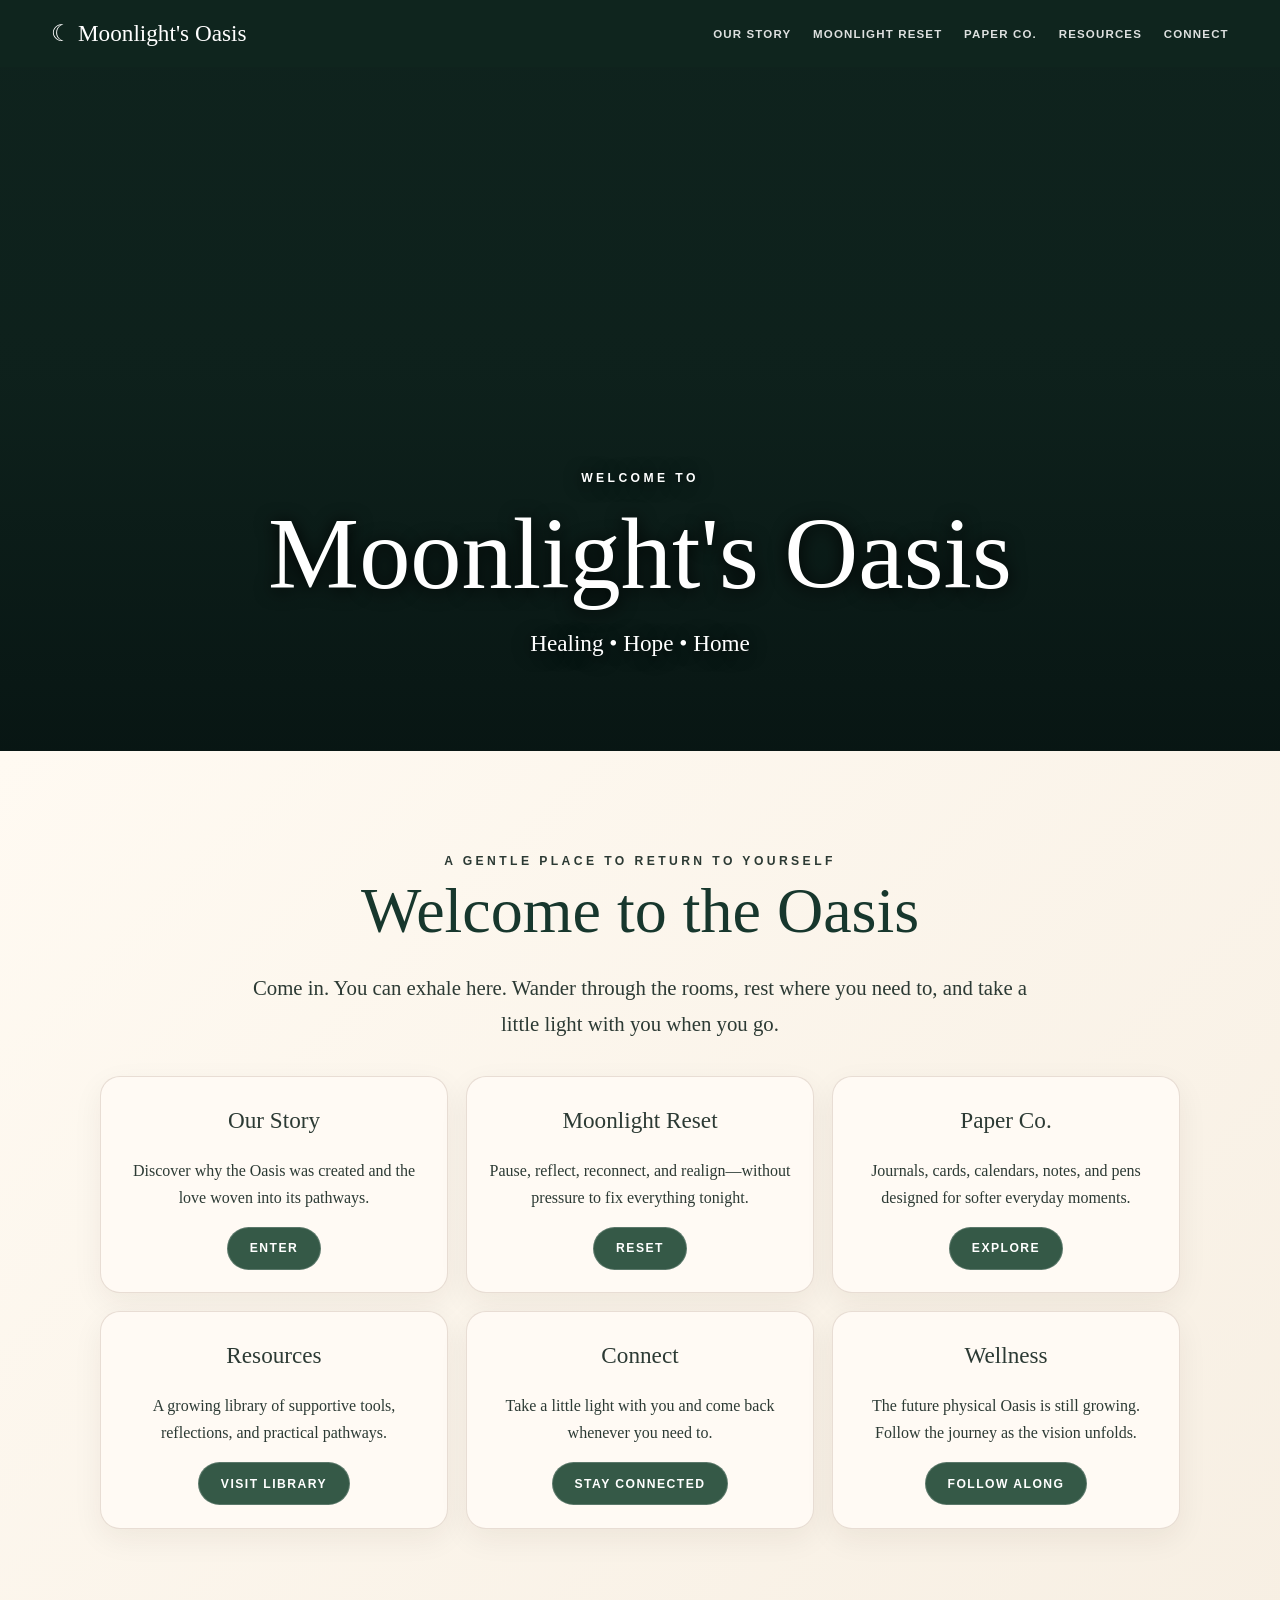
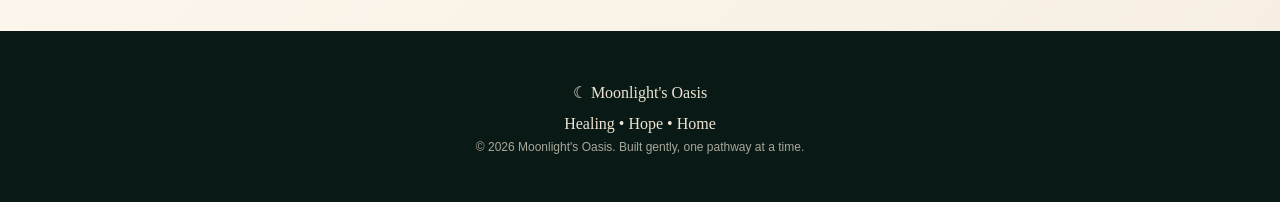
==== commit 0347e414: "Add files via upload" ====
--- a/index.html
+++ b/index.html
@@ -1,36 +1 @@
-<!doctype html>
-<html lang="en">
-<head>
-<meta charset="utf-8">
-<meta name="viewport" content="width=device-width,initial-scale=1">
-<meta name="description" content="Moonlight's Oasis — a gentle space for healing, hope, home, reflection, and everyday wellness.">
-<title>Moonlight's Oasis | Healing • Hope • Home</title>
-<style>
-:root{--ink:#17372d;--cream:#f4ead9;--cream2:#fff8ed;--plum:#6e4a72;--moss:#345442;--gold:#c79558;--shadow:0 18px 55px rgba(12,31,25,.16)}
-*{box-sizing:border-box} html{scroll-behavior:smooth} body{margin:0;background:#10251f;color:#26362f;font-family:Georgia,'Times New Roman',serif;line-height:1.65} a{color:inherit} img{max-width:100%;display:block}
-.skip{position:absolute;left:-9999px}.skip:focus{left:1rem;top:1rem;z-index:999;background:#fff;padding:.7rem 1rem;border-radius:999px}
-.nav{position:fixed;inset:0 0 auto 0;z-index:50;display:flex;align-items:center;justify-content:space-between;padding:14px clamp(18px,4vw,64px);background:linear-gradient(#10251fe8,#10251f70,transparent);color:#fff}.brand{font-size:clamp(1.1rem,2vw,1.5rem);letter-spacing:.04em;text-decoration:none}.navlinks{display:flex;gap:clamp(12px,2vw,28px);font:600 .78rem/1.2 Arial,sans-serif;letter-spacing:.12em;text-transform:uppercase}.navlinks a{text-decoration:none;opacity:.88}.navlinks a:hover,.navlinks a:focus{opacity:1;text-decoration:underline}.menu{display:none;background:none;border:1px solid #ffffff80;color:#fff;border-radius:999px;padding:.55rem .8rem}
-.hero{min-height:100svh;position:relative;display:grid;place-items:center;text-align:center;color:#fff;background:url('entrance.png') center/cover no-repeat}.hero:before{content:"";position:absolute;inset:0;background:linear-gradient(180deg,rgba(4,18,18,.25),rgba(8,23,21,.18) 45%,rgba(8,23,21,.72))}.hero-content{position:relative;width:min(900px,90vw);padding:9rem 1rem 4rem;text-shadow:0 2px 20px #000}.eyebrow{font:600 .78rem/1.3 Arial,sans-serif;letter-spacing:.35em;text-transform:uppercase}.hero h1{font-size:clamp(3.1rem,9vw,7.4rem);font-weight:400;line-height:.95;margin:.2em 0}.tag{font-size:clamp(1rem,2vw,1.35rem);letter-spacing:.28em;text-transform:uppercase}.hero p{font-size:clamp(1.2rem,2.6vw,1.75rem);margin:1rem auto 1.7rem}.btn{display:inline-block;background:var(--moss);color:#fff;text-decoration:none;padding:.85rem 1.5rem;border-radius:999px;font:600 .78rem Arial,sans-serif;letter-spacing:.14em;text-transform:uppercase;border:1px solid #ffffff30;box-shadow:var(--shadow)}
-.section{position:relative;overflow:hidden}.cream{background:radial-gradient(circle at 15% 20%,#fff9ef 0 12%,transparent 35%),linear-gradient(135deg,var(--cream2),var(--cream));padding:clamp(72px,9vw,130px) 6vw}.inner{width:min(1120px,100%);margin:auto}.center{text-align:center}.kicker{font:700 .75rem Arial,sans-serif;letter-spacing:.3em;text-transform:uppercase;color:var(--plum)}h2{font-weight:400;color:var(--ink);font-size:clamp(2.4rem,5vw,4.8rem);line-height:1.05;margin:.2em 0}.lead{font-size:clamp(1.1rem,2vw,1.35rem);max-width:760px;margin:1.2rem auto 2rem}.pillars{display:grid;grid-template-columns:repeat(3,1fr);gap:1rem;margin-top:3rem}.pillar{padding:1.4rem;border-top:1px solid #a98e7255}.pillar strong{display:block;color:var(--ink);letter-spacing:.08em}.visual{min-height:92svh;background-position:center;background-size:cover;display:flex;align-items:end;position:relative}.visual:before{content:"";position:absolute;inset:0;background:linear-gradient(180deg,rgba(8,20,18,.08),rgba(8,20,18,.76))}.visual-copy{position:relative;color:#fff;padding:clamp(48px,7vw,100px);width:min(900px,100%);text-shadow:0 2px 18px #000}.visual-copy h2{color:#fff}.garden{background-image:url('garden.png')}.lotus{background-image:url('lotus.png');align-items:center}.cards{display:grid;grid-template-columns:repeat(4,1fr);gap:14px;margin-top:2rem}.card{background:#10251fcf;border:1px solid #ffffff2e;border-radius:20px;padding:1.25rem;backdrop-filter:blur(7px)}.card h3{margin:.1rem 0 .5rem;font-weight:400;font-size:1.35rem}.card p{font-size:.95rem;margin:.2rem 0}.card a{display:inline-block;margin-top:.7rem;font:700 .72rem Arial,sans-serif;letter-spacing:.1em;text-transform:uppercase}.quote{max-width:720px;font-size:clamp(1.4rem,3vw,2.2rem);font-style:italic}.connect{background:linear-gradient(rgba(250,242,229,.88),rgba(250,242,229,.92)),url('connect.png') center/cover;padding:clamp(75px,9vw,130px) 6vw}.signup{max-width:820px;margin:2rem auto 0;display:grid;grid-template-columns:1fr 1fr auto;gap:10px}.signup input{min-width:0;padding:1rem;border-radius:999px;border:1px solid #806f5d70;background:#fffaf3;font:1rem Georgia,serif}.signup button{border:0;cursor:pointer}.note{text-align:center;font-size:.9rem;opacity:.7;margin-top:.8rem}.signature{margin:2.4rem auto 0;max-width:600px;text-align:center;font-size:1.15rem}.signature em{display:block;font-size:1.8rem;color:var(--plum);margin-top:.5rem}.footer{background:#0c211b;color:#e9e1d3;text-align:center;padding:54px 6vw}.footer .moon{font-size:2rem}.footer p{margin:.3rem}.small{font: .76rem Arial,sans-serif;opacity:.7}.reveal{opacity:0;transform:translateY(24px);transition:.8s ease}.reveal.on{opacity:1;transform:none}
-@media(max-width:850px){.navlinks{display:none}.menu{display:block}.nav.open .navlinks{display:flex;position:absolute;right:16px;top:64px;flex-direction:column;background:#10251ff2;padding:18px;border-radius:16px}.pillars,.cards{grid-template-columns:1fr 1fr}.signup{grid-template-columns:1fr}.visual{min-height:80svh}.visual-copy{padding:70px 24px}}
-@media(max-width:560px){.pillars,.cards{grid-template-columns:1fr}.hero h1{font-size:3.4rem}.tag{letter-spacing:.15em}.cream,.connect{padding-left:22px;padding-right:22px}}
-@media(prefers-reduced-motion:reduce){html{scroll-behavior:auto}.reveal{transition:none;opacity:1;transform:none}}
-</style>
-</head>
-<body>
-<a class="skip" href="#main">Skip to content</a>
-<header class="nav" id="nav"><a class="brand" href="#home">☾ Moonlight's Oasis</a><nav class="navlinks" aria-label="Primary"><a href="#story">Our Story</a><a href="#oasis">The Oasis</a><a href="#reset">Moonlight Reset</a><a href="#paper">Paper Co.</a><a href="#resources">Resources</a><a href="#connect">Stay Connected</a></nav><button class="menu" id="menu" aria-expanded="false">Menu</button></header>
-<main id="main">
-<section class="hero" id="home"><div class="hero-content reveal"><div class="eyebrow">Welcome to</div><h1>Moonlight's Oasis</h1><div class="tag">Healing • Hope • Home</div><p>Come in. You can exhale here.</p><a class="btn" href="#story">Enter the Oasis</a></div></section>
-<section class="section cream" id="story"><div class="inner center reveal"><div class="kicker">A gentle place to return to yourself</div><h2>Welcome to the Oasis</h2><p class="lead">Moonlight's Oasis is a space for slowing down, reconnecting, and making room for what matters. You do not need to arrive with everything figured out. Bring the day you've had, the dreams you're carrying, and the person you are becoming.</p><a class="btn" href="#oasis">Our Story</a><div class="pillars"><div class="pillar"><strong>Nature Restores</strong><span>Room to breathe, notice, and begin again.</span></div><div class="pillar"><strong>Healing Is Possible</strong><span>Gentle progress without pressure or shame.</span></div><div class="pillar"><strong>You Belong Here</strong><span>A warm welcome, exactly as you are.</span></div></div></div></section>
-<section class="section visual garden" id="oasis"><div class="visual-copy reveal"><div class="kicker" style="color:#f0dca9">Wander a little</div><h2>Discover the Oasis</h2><p>Choose the pathway that meets you where you are today. Some spaces are here now; others are growing with the Oasis.</p><div class="cards"><article class="card"><h3>Moonlight Reset</h3><p>Reflection, reconnection, gentle accountability, and small steps back toward yourself.</p><a href="#reset">Explore</a></article><article class="card" id="paper"><h3>Paper Co.</h3><p>Thoughtful paper goods and creative releases designed to bring comfort, clarity, and beauty.</p><a href="#connect">Coming to the Oasis</a></article><article class="card" id="resources"><h3>Resources</h3><p>Reflections, prompts, encouragement, and practical tools for everyday living.</p><a href="#connect">Stay in the loop</a></article><article class="card"><h3>Wellness</h3><p>The future physical Oasis: restorative bodywork and wellness experiences, when the doors are ready to open.</p><a href="#connect">Follow the journey</a></article></div></div></section>
-<section class="section visual lotus" id="reset"><div class="visual-copy reveal"><div class="kicker" style="color:#f0dca9">Rest • Reflect • Reconnect</div><h2>A Softer Life Is Possible</h2><p class="quote">You don't have to fix everything tonight. Sometimes the next step is simply giving yourself enough quiet to hear what you need.</p><p>The Moonlight Reset is being shaped as a gentle space for reflection, personal growth, realistic routines, and returning to yourself—one small reset at a time.</p><a class="btn" href="#connect">Walk with us</a></div></section>
-<section class="section connect" id="connect"><div class="inner center reveal"><div class="kicker">Inspiration • Updates • A Little More Light</div><h2>Take a little piece of the Oasis with you.</h2><p class="lead">Be the first to hear about new reflections, resources, creative releases, the Moonlight Reset, Paper Co., and the journey toward the future physical Oasis.</p><form class="signup" id="signup"><label><span class="skip">First name</span><input required name="name" autocomplete="given-name" placeholder="First name"></label><label><span class="skip">Email address</span><input required type="email" name="email" autocomplete="email" placeholder="Email address"></label><button class="btn" type="submit">Keep me in the loop</button></form><div class="note" id="formNote">The email list isn't connected yet—this is our beautiful front door while we choose the right service.</div><div class="signature">Thank you for being part of this journey.<em>— Carla</em></div></div></section>
-</main>
-<footer class="footer"><div class="moon">☾</div><p>Moonlight's Oasis</p><p>Healing • Hope • Home</p><p class="small">© <span id="year"></span> Moonlight's Oasis. Built gently, one pathway at a time.</p></footer>
-<script>
-const menu=document.getElementById('menu'),nav=document.getElementById('nav');menu.addEventListener('click',()=>{const open=nav.classList.toggle('open');menu.setAttribute('aria-expanded',open)});document.querySelectorAll('.navlinks a').forEach(a=>a.addEventListener('click',()=>nav.classList.remove('open')));
-const io=new IntersectionObserver(es=>es.forEach(e=>{if(e.isIntersecting)e.target.classList.add('on')}),{threshold:.12});document.querySelectorAll('.reveal').forEach(el=>io.observe(el));
-document.getElementById('signup').addEventListener('submit',e=>{e.preventDefault();document.getElementById('formNote').textContent='Beautiful — the form design works. We’ll connect it to a real email service before collecting addresses.'});document.getElementById('year').textContent=new Date().getFullYear();
-</script>
-</body></html>
+<!doctype html><html lang="en"><head><meta charset="utf-8"><meta name="viewport" content="width=device-width,initial-scale=1"><title>Home | Moonlight's Oasis</title><meta name="description" content="Moonlight's Oasis — Healing, Hope, Home."><link rel="stylesheet" href="style.css"></head><body><a class="skip" href="#main">Skip to content</a><header class="nav"><a class="brand" href="index.html">☾ Moonlight's Oasis</a><nav class="navlinks" aria-label="Primary"><a href="our-story.html">Our Story</a><a href="moonlight-reset.html">Moonlight Reset</a><a href="paper-co.html">Paper Co.</a><a href="resources.html">Resources</a><a href="connect.html">Connect</a></nav><button class="menu" aria-expanded="false">Menu</button></header><main id="main"><section class="hero" style="background-image:url('assets/entrance.png')"><div class="copy"><div class="eyebrow">Welcome to</div><h1>Moonlight's Oasis</h1><p>Healing • Hope • Home</p></div></section><section class="cream center"><div class="inner"><div class="kicker">A gentle place to return to yourself</div><h2>Welcome to the Oasis</h2><p class="lead">Come in. You can exhale here. Wander through the rooms, rest where you need to, and take a little light with you when you go.</p><div class="grid"><article class="card"><h3>Our Story</h3><p>Discover why the Oasis was created and the love woven into its pathways.</p><a class="btn" href="our-story.html">Enter</a></article><article class="card"><h3>Moonlight Reset</h3><p>Pause, reflect, reconnect, and realign—without pressure to fix everything tonight.</p><a class="btn" href="moonlight-reset.html">Reset</a></article><article class="card"><h3>Paper Co.</h3><p>Journals, cards, calendars, notes, and pens designed for softer everyday moments.</p><a class="btn" href="paper-co.html">Explore</a></article><article class="card"><h3>Resources</h3><p>A growing library of supportive tools, reflections, and practical pathways.</p><a class="btn" href="resources.html">Visit Library</a></article><article class="card"><h3>Connect</h3><p>Take a little light with you and come back whenever you need to.</p><a class="btn" href="connect.html">Stay Connected</a></article><article class="card"><h3>Wellness</h3><p>The future physical Oasis is still growing. Follow the journey as the vision unfolds.</p><a class="btn" href="connect.html">Follow Along</a></article></div></div></section></main><footer class="footer"><p>☾ Moonlight's Oasis</p><p>Healing • Hope • Home</p><p class="small">© <span data-year></span> Moonlight's Oasis. Built gently, one pathway at a time.</p></footer><script src="script.js"></script></body></html>
--- a/style.css
+++ b/style.css
@@ -0,0 +1,2 @@
+:root{--ink:#17372d;--cream:#f7efe3;--plum:#76577e;--moss:#355947;--gold:#c99b62;--night:#10251f;--shadow:0 18px 55px rgba(12,31,25,.18)}*{box-sizing:border-box}html{scroll-behavior:smooth}body{margin:0;background:var(--night);color:#2c3a34;font-family:Georgia,'Times New Roman',serif;line-height:1.7}a{color:inherit}.skip{position:absolute;left:-9999px}.skip:focus{left:1rem;top:1rem;z-index:999;background:white;padding:.7rem 1rem}.nav{position:sticky;top:0;z-index:50;display:flex;align-items:center;justify-content:space-between;padding:14px clamp(18px,4vw,64px);background:#10251ff2;color:white}.brand{text-decoration:none;font-size:clamp(1.05rem,2vw,1.45rem)}.navlinks{display:flex;gap:clamp(10px,1.7vw,25px);font:600 .72rem Arial,sans-serif;letter-spacing:.1em;text-transform:uppercase}.navlinks a{text-decoration:none;opacity:.86}.navlinks a:hover,.navlinks a:focus,.navlinks a[aria-current=page]{opacity:1;text-decoration:underline}.menu{display:none;background:none;border:1px solid #ffffff70;color:white;border-radius:999px;padding:.55rem .85rem}.hero{min-height:76svh;display:grid;place-items:end center;position:relative;background-position:center;background-size:cover;color:white;text-align:center}.hero:before{content:"";position:absolute;inset:0;background:linear-gradient(180deg,rgba(6,18,17,.12),rgba(7,20,18,.25) 45%,rgba(7,20,18,.88))}.hero .copy{position:relative;width:min(900px,92%);padding:6rem 1rem 4.5rem;text-shadow:0 2px 18px #000}.eyebrow,.kicker{font:700 .76rem Arial,sans-serif;letter-spacing:.28em;text-transform:uppercase}.hero h1,h2{font-weight:400;line-height:1.05}.hero h1{font-size:clamp(3rem,8vw,6.6rem);margin:.15em 0}.hero p{font-size:clamp(1.1rem,2.2vw,1.45rem);max-width:720px;margin:1rem auto}.cream{background:linear-gradient(135deg,#fffaf2,var(--cream));padding:clamp(65px,8vw,115px) 6vw}.dark{background:#10251f;color:#f6efe4;padding:clamp(65px,8vw,115px) 6vw}.inner{width:min(1080px,100%);margin:auto}.center{text-align:center}h2{font-size:clamp(2.2rem,5vw,4.5rem);color:var(--ink);margin:.15em 0 .4em}.dark h2{color:white}.lead{font-size:clamp(1.05rem,2vw,1.3rem);max-width:800px;margin:0 auto 1.8rem}.btn{display:inline-block;background:var(--moss);color:white;text-decoration:none;padding:.85rem 1.35rem;border-radius:999px;font:700 .76rem Arial,sans-serif;letter-spacing:.12em;text-transform:uppercase;border:1px solid #ffffff30}.grid{display:grid;grid-template-columns:repeat(3,1fr);gap:18px;margin-top:2.2rem}.card{background:#fffaf4;border:1px solid #9d846d3d;border-radius:20px;padding:1.4rem;box-shadow:0 10px 30px #2a1c1210}.dark .card{background:#ffffff0c;border-color:#ffffff20}.card h3{font-size:1.45rem;font-weight:400;margin:.1rem 0 .4rem}.quote{font-size:clamp(1.35rem,3vw,2.1rem);font-style:italic;max-width:760px;margin:1.5rem auto}.visual-strip{min-height:48svh;background-position:center;background-size:cover}.form{display:grid;grid-template-columns:1fr 1fr auto;gap:10px;max-width:850px;margin:2rem auto}.form input,.form textarea{width:100%;padding:1rem;border-radius:18px;border:1px solid #806f5d70;background:#fffaf3;font:1rem Georgia,serif}.form textarea{min-height:140px;grid-column:1/-1}.form button{border:0;cursor:pointer}.note{font-size:.9rem;opacity:.72}.footer{text-align:center;background:#091a16;color:#eee3d4;padding:45px 6vw}.footer p{margin:.2rem}.small{font: .75rem Arial,sans-serif;opacity:.7}.choice{display:flex;flex-wrap:wrap;gap:10px;justify-content:center;margin:1.5rem 0}.choice button{border:1px solid #806f5d70;background:#fffaf3;border-radius:999px;padding:.75rem 1rem;cursor:pointer;font:600 .85rem Arial,sans-serif}.response{min-height:90px;max-width:700px;margin:1rem auto;padding:1.2rem;border-radius:18px;background:#fffaf4;border:1px solid #9d846d3d}.products{grid-template-columns:repeat(5,1fr)}.moonrow{font-size:2rem;letter-spacing:.25em;margin:1.2rem 0}.release-wrap{max-width:700px;margin:auto}.release-wrap textarea{width:100%;min-height:130px;padding:1rem;border-radius:18px;border:1px solid #ffffff35;background:#ffffff12;color:white;font:1rem Georgia,serif}.fade{transition:opacity .7s ease,transform .7s ease}.fade.away{opacity:0;transform:translateY(14px)}
+@media(max-width:850px){.navlinks{display:none}.menu{display:block}.nav.open .navlinks{display:flex;position:absolute;right:16px;top:64px;flex-direction:column;background:#10251ff8;padding:18px;border-radius:16px}.grid,.products{grid-template-columns:1fr 1fr}.form{grid-template-columns:1fr}.hero{min-height:68svh}}@media(max-width:560px){.grid,.products{grid-template-columns:1fr}.cream,.dark{padding-left:22px;padding-right:22px}.hero h1{font-size:3.2rem}.moonrow{letter-spacing:.08em}.form textarea{grid-column:auto}}
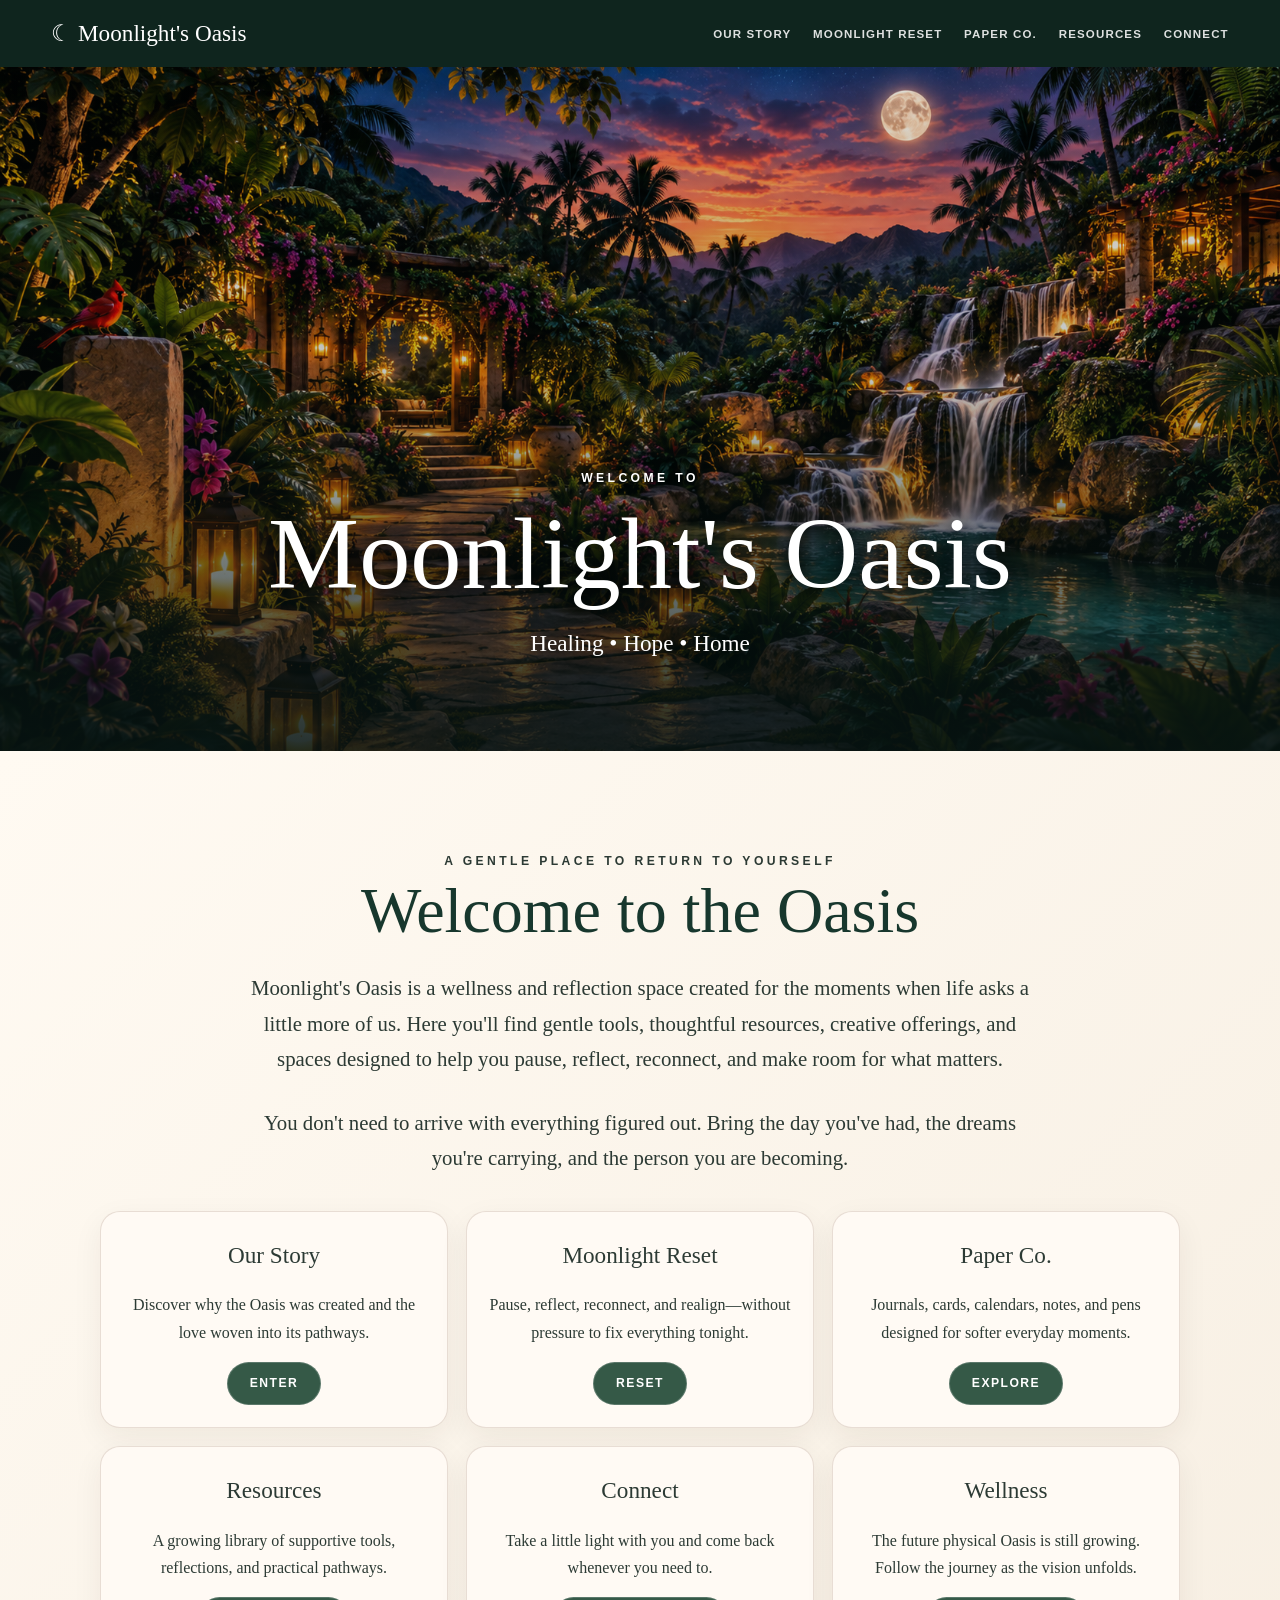
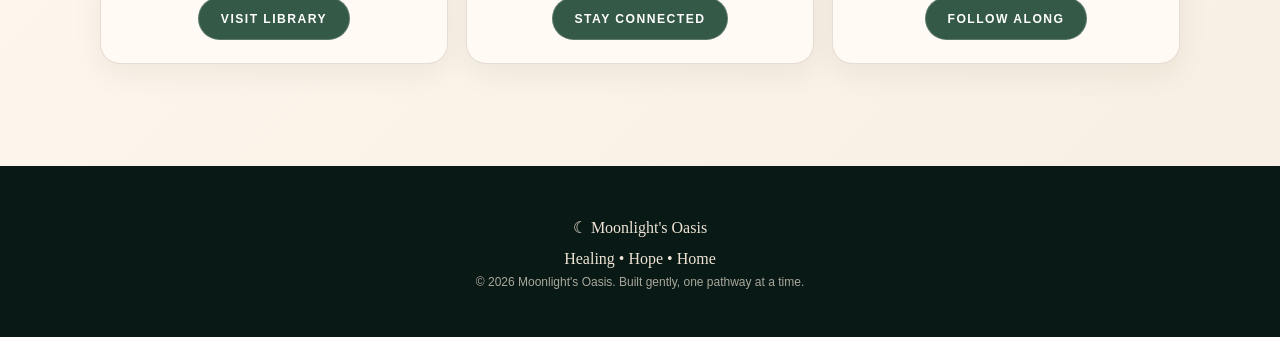
==== commit 7b68103e: "Add files via upload Clarify Moonlight's Oasis homepage" ====
--- a/index.html
+++ b/index.html
@@ -1 +1 @@
-<!doctype html><html lang="en"><head><meta charset="utf-8"><meta name="viewport" content="width=device-width,initial-scale=1"><title>Home | Moonlight's Oasis</title><meta name="description" content="Moonlight's Oasis — Healing, Hope, Home."><link rel="stylesheet" href="style.css"></head><body><a class="skip" href="#main">Skip to content</a><header class="nav"><a class="brand" href="index.html">☾ Moonlight's Oasis</a><nav class="navlinks" aria-label="Primary"><a href="our-story.html">Our Story</a><a href="moonlight-reset.html">Moonlight Reset</a><a href="paper-co.html">Paper Co.</a><a href="resources.html">Resources</a><a href="connect.html">Connect</a></nav><button class="menu" aria-expanded="false">Menu</button></header><main id="main"><section class="hero" style="background-image:url('assets/entrance.png')"><div class="copy"><div class="eyebrow">Welcome to</div><h1>Moonlight's Oasis</h1><p>Healing • Hope • Home</p></div></section><section class="cream center"><div class="inner"><div class="kicker">A gentle place to return to yourself</div><h2>Welcome to the Oasis</h2><p class="lead">Come in. You can exhale here. Wander through the rooms, rest where you need to, and take a little light with you when you go.</p><div class="grid"><article class="card"><h3>Our Story</h3><p>Discover why the Oasis was created and the love woven into its pathways.</p><a class="btn" href="our-story.html">Enter</a></article><article class="card"><h3>Moonlight Reset</h3><p>Pause, reflect, reconnect, and realign—without pressure to fix everything tonight.</p><a class="btn" href="moonlight-reset.html">Reset</a></article><article class="card"><h3>Paper Co.</h3><p>Journals, cards, calendars, notes, and pens designed for softer everyday moments.</p><a class="btn" href="paper-co.html">Explore</a></article><article class="card"><h3>Resources</h3><p>A growing library of supportive tools, reflections, and practical pathways.</p><a class="btn" href="resources.html">Visit Library</a></article><article class="card"><h3>Connect</h3><p>Take a little light with you and come back whenever you need to.</p><a class="btn" href="connect.html">Stay Connected</a></article><article class="card"><h3>Wellness</h3><p>The future physical Oasis is still growing. Follow the journey as the vision unfolds.</p><a class="btn" href="connect.html">Follow Along</a></article></div></div></section></main><footer class="footer"><p>☾ Moonlight's Oasis</p><p>Healing • Hope • Home</p><p class="small">© <span data-year></span> Moonlight's Oasis. Built gently, one pathway at a time.</p></footer><script src="script.js"></script></body></html>+<!doctype html><html lang="en"><head><meta charset="utf-8"><meta name="viewport" content="width=device-width,initial-scale=1"><title>Home | Moonlight's Oasis</title><meta name="description" content="Moonlight's Oasis — Healing, Hope, Home."><link rel="stylesheet" href="style.css"></head><body><a class="skip" href="#main">Skip to content</a><header class="nav"><a class="brand" href="index.html">☾ Moonlight's Oasis</a><nav class="navlinks" aria-label="Primary"><a href="our-story.html">Our Story</a><a href="moonlight-reset.html">Moonlight Reset</a><a href="paper-co.html">Paper Co.</a><a href="resources.html">Resources</a><a href="connect.html">Connect</a></nav><button class="menu" aria-expanded="false">Menu</button></header><main id="main"><section class="hero" style="background-image:url('assets/entrance.png')"><div class="copy"><div class="eyebrow">Welcome to</div><h1>Moonlight's Oasis</h1><p>Healing • Hope • Home</p></div></section><section class="cream center"><div class="inner"><div class="kicker">A gentle place to return to yourself</div><h2>Welcome to the Oasis</h2><p class="lead">Moonlight's Oasis is a wellness and reflection space created for the moments when life asks a little more of us. Here you'll find gentle tools, thoughtful resources, creative offerings, and spaces designed to help you pause, reflect, reconnect, and make room for what matters.</p><p class="lead">You don't need to arrive with everything figured out. Bring the day you've had, the dreams you're carrying, and the person you are becoming.</p><div class="grid"><article class="card"><h3>Our Story</h3><p>Discover why the Oasis was created and the love woven into its pathways.</p><a class="btn" href="our-story.html">Enter</a></article><article class="card"><h3>Moonlight Reset</h3><p>Pause, reflect, reconnect, and realign—without pressure to fix everything tonight.</p><a class="btn" href="moonlight-reset.html">Reset</a></article><article class="card"><h3>Paper Co.</h3><p>Journals, cards, calendars, notes, and pens designed for softer everyday moments.</p><a class="btn" href="paper-co.html">Explore</a></article><article class="card"><h3>Resources</h3><p>A growing library of supportive tools, reflections, and practical pathways.</p><a class="btn" href="resources.html">Visit Library</a></article><article class="card"><h3>Connect</h3><p>Take a little light with you and come back whenever you need to.</p><a class="btn" href="connect.html">Stay Connected</a></article><article class="card"><h3>Wellness</h3><p>The future physical Oasis is still growing. Follow the journey as the vision unfolds.</p><a class="btn" href="connect.html">Follow Along</a></article></div></div></section></main><footer class="footer"><p>☾ Moonlight's Oasis</p><p>Healing • Hope • Home</p><p class="small">© <span data-year></span> Moonlight's Oasis. Built gently, one pathway at a time.</p></footer><script src="script.js"></script></body></html>
--- a/style.css
+++ b/style.css
@@ -1,2 +1,19 @@
 :root{--ink:#17372d;--cream:#f7efe3;--plum:#76577e;--moss:#355947;--gold:#c99b62;--night:#10251f;--shadow:0 18px 55px rgba(12,31,25,.18)}*{box-sizing:border-box}html{scroll-behavior:smooth}body{margin:0;background:var(--night);color:#2c3a34;font-family:Georgia,'Times New Roman',serif;line-height:1.7}a{color:inherit}.skip{position:absolute;left:-9999px}.skip:focus{left:1rem;top:1rem;z-index:999;background:white;padding:.7rem 1rem}.nav{position:sticky;top:0;z-index:50;display:flex;align-items:center;justify-content:space-between;padding:14px clamp(18px,4vw,64px);background:#10251ff2;color:white}.brand{text-decoration:none;font-size:clamp(1.05rem,2vw,1.45rem)}.navlinks{display:flex;gap:clamp(10px,1.7vw,25px);font:600 .72rem Arial,sans-serif;letter-spacing:.1em;text-transform:uppercase}.navlinks a{text-decoration:none;opacity:.86}.navlinks a:hover,.navlinks a:focus,.navlinks a[aria-current=page]{opacity:1;text-decoration:underline}.menu{display:none;background:none;border:1px solid #ffffff70;color:white;border-radius:999px;padding:.55rem .85rem}.hero{min-height:76svh;display:grid;place-items:end center;position:relative;background-position:center;background-size:cover;color:white;text-align:center}.hero:before{content:"";position:absolute;inset:0;background:linear-gradient(180deg,rgba(6,18,17,.12),rgba(7,20,18,.25) 45%,rgba(7,20,18,.88))}.hero .copy{position:relative;width:min(900px,92%);padding:6rem 1rem 4.5rem;text-shadow:0 2px 18px #000}.eyebrow,.kicker{font:700 .76rem Arial,sans-serif;letter-spacing:.28em;text-transform:uppercase}.hero h1,h2{font-weight:400;line-height:1.05}.hero h1{font-size:clamp(3rem,8vw,6.6rem);margin:.15em 0}.hero p{font-size:clamp(1.1rem,2.2vw,1.45rem);max-width:720px;margin:1rem auto}.cream{background:linear-gradient(135deg,#fffaf2,var(--cream));padding:clamp(65px,8vw,115px) 6vw}.dark{background:#10251f;color:#f6efe4;padding:clamp(65px,8vw,115px) 6vw}.inner{width:min(1080px,100%);margin:auto}.center{text-align:center}h2{font-size:clamp(2.2rem,5vw,4.5rem);color:var(--ink);margin:.15em 0 .4em}.dark h2{color:white}.lead{font-size:clamp(1.05rem,2vw,1.3rem);max-width:800px;margin:0 auto 1.8rem}.btn{display:inline-block;background:var(--moss);color:white;text-decoration:none;padding:.85rem 1.35rem;border-radius:999px;font:700 .76rem Arial,sans-serif;letter-spacing:.12em;text-transform:uppercase;border:1px solid #ffffff30}.grid{display:grid;grid-template-columns:repeat(3,1fr);gap:18px;margin-top:2.2rem}.card{background:#fffaf4;border:1px solid #9d846d3d;border-radius:20px;padding:1.4rem;box-shadow:0 10px 30px #2a1c1210}.dark .card{background:#ffffff0c;border-color:#ffffff20}.card h3{font-size:1.45rem;font-weight:400;margin:.1rem 0 .4rem}.quote{font-size:clamp(1.35rem,3vw,2.1rem);font-style:italic;max-width:760px;margin:1.5rem auto}.visual-strip{min-height:48svh;background-position:center;background-size:cover}.form{display:grid;grid-template-columns:1fr 1fr auto;gap:10px;max-width:850px;margin:2rem auto}.form input,.form textarea{width:100%;padding:1rem;border-radius:18px;border:1px solid #806f5d70;background:#fffaf3;font:1rem Georgia,serif}.form textarea{min-height:140px;grid-column:1/-1}.form button{border:0;cursor:pointer}.note{font-size:.9rem;opacity:.72}.footer{text-align:center;background:#091a16;color:#eee3d4;padding:45px 6vw}.footer p{margin:.2rem}.small{font: .75rem Arial,sans-serif;opacity:.7}.choice{display:flex;flex-wrap:wrap;gap:10px;justify-content:center;margin:1.5rem 0}.choice button{border:1px solid #806f5d70;background:#fffaf3;border-radius:999px;padding:.75rem 1rem;cursor:pointer;font:600 .85rem Arial,sans-serif}.response{min-height:90px;max-width:700px;margin:1rem auto;padding:1.2rem;border-radius:18px;background:#fffaf4;border:1px solid #9d846d3d}.products{grid-template-columns:repeat(5,1fr)}.moonrow{font-size:2rem;letter-spacing:.25em;margin:1.2rem 0}.release-wrap{max-width:700px;margin:auto}.release-wrap textarea{width:100%;min-height:130px;padding:1rem;border-radius:18px;border:1px solid #ffffff35;background:#ffffff12;color:white;font:1rem Georgia,serif}.fade{transition:opacity .7s ease,transform .7s ease}.fade.away{opacity:0;transform:translateY(14px)}
 @media(max-width:850px){.navlinks{display:none}.menu{display:block}.nav.open .navlinks{display:flex;position:absolute;right:16px;top:64px;flex-direction:column;background:#10251ff8;padding:18px;border-radius:16px}.grid,.products{grid-template-columns:1fr 1fr}.form{grid-template-columns:1fr}.hero{min-height:68svh}}@media(max-width:560px){.grid,.products{grid-template-columns:1fr}.cream,.dark{padding-left:22px;padding-right:22px}.hero h1{font-size:3.2rem}.moonrow{letter-spacing:.08em}.form textarea{grid-column:auto}}
+
+/* Moonlight Reset readability + mobile spacing fix — 2026-09-18 */
+.response{
+  color:var(--ink);
+  line-height:1.65;
+  position:relative;
+  z-index:1;
+}
+.dark .response{
+  color:var(--ink);
+  background:#fffaf4;
+}
+@media(max-width:560px){
+  #choices{margin-bottom:1.35rem;}
+  #choices button{line-height:1.25;min-height:44px;}
+  .response{margin-top:1.35rem;min-height:110px;padding:1.25rem 1.15rem;}
+}
